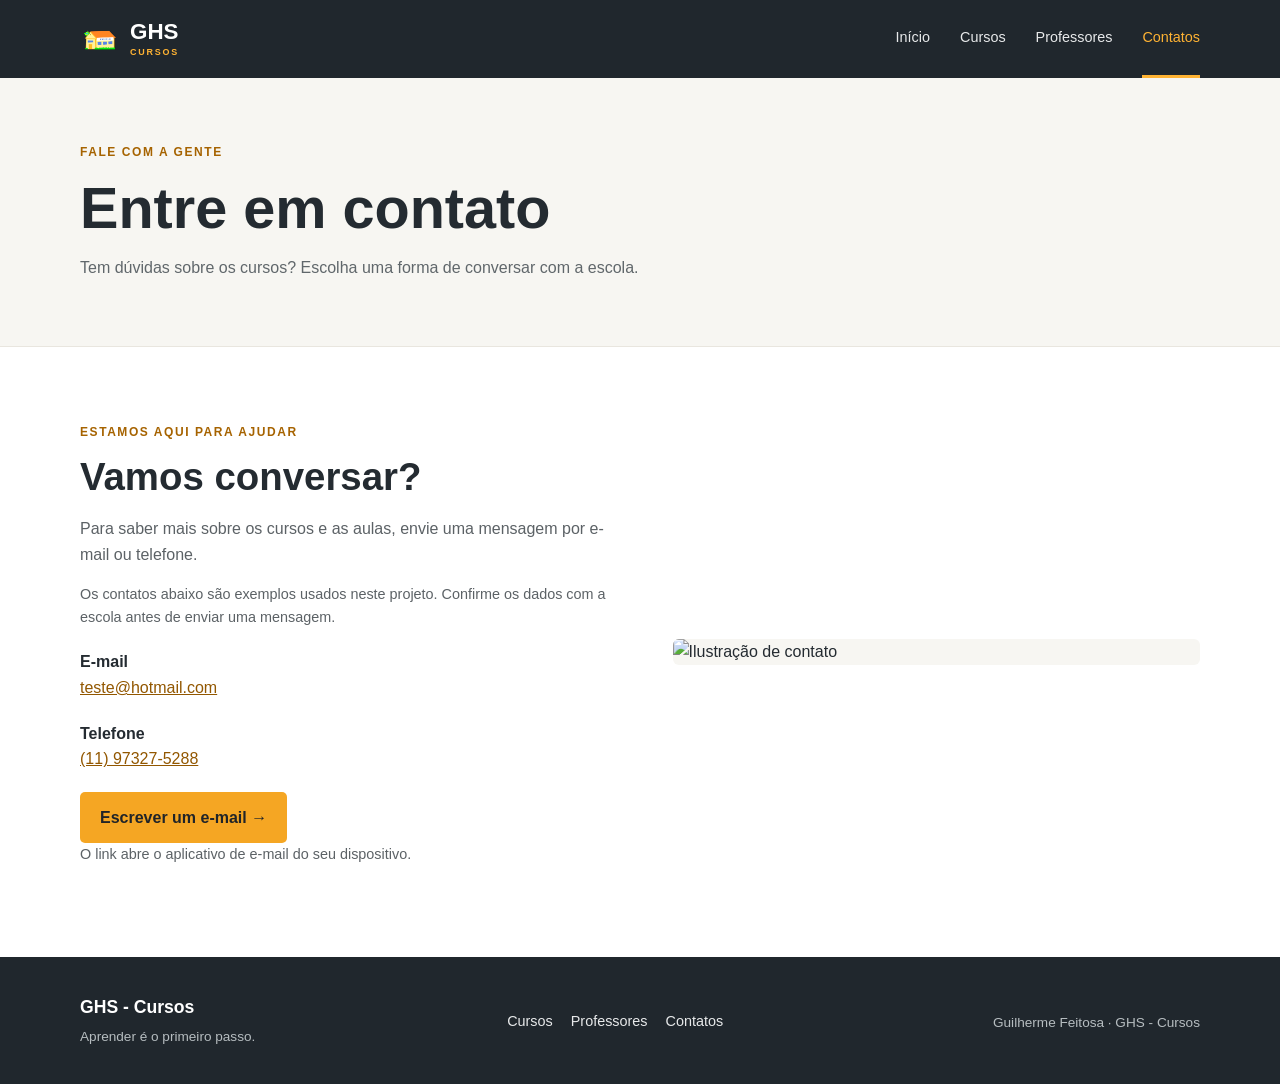
==== contatos.html @ 6adbea90 "Adicionar páginas do site Co-authored-by: arena-agent <297053741+arena-agent@users.noreply.github.co" ====
<!DOCTYPE html>
<html lang="pt-BR">
<head>
    <meta charset="UTF-8">
    <meta name="viewport" content="width=device-width, initial-scale=1.0">
    <meta name="description" content="Conheça os cursos de tecnologia da GHS - Cursos.">
    <link rel="icon" href="img/escola.png" type="image/png">
    <link rel="stylesheet" href="css/styles.css">
    <title>GHS - Contatos</title>
</head>
<body>
    <!-- Cabeçalho e menu -->
    <header class="header">
        <div class="conteudo header_conteudo">
            <a class="logo" href="index.html"><img src="img/escola.png" alt=""><span>GHS <small>CURSOS</small></span></a>
            <button class="menu_botao" id="btn-menu" type="button" aria-expanded="false" aria-controls="nav" aria-label="Abrir menu">☰</button>
            <nav class="nav" id="nav" aria-label="Menu principal">
                <ul>
                    <li><a href="index.html">Início</a></li>
                    <li><a href="curso.html">Cursos</a></li>
                    <li><a href="professores.html">Professores</a></li>
                    <li><a href="contatos.html" class="ativo" aria-current="page">Contatos</a></li>
                </ul>
            </nav>
        </div>
    </header>

    <main>
        <section class="pagina-topo"><div class="conteudo"><p class="destaque">FALE COM A GENTE</p><h1>Entre em contato</h1><p>Tem dúvidas sobre os cursos? Escolha uma forma de conversar com a escola.</p></div></section>
        <section class="conteudo secao contato-layout">
            <div><p class="destaque">ESTAMOS AQUI PARA AJUDAR</p><h2>Vamos conversar?</h2><p>Para saber mais sobre os cursos e as aulas, envie uma mensagem por e-mail ou telefone.</p><p class="aviso">Os contatos abaixo são exemplos usados neste projeto. Confirme os dados com a escola antes de enviar uma mensagem.</p>
                <div class="contato-item"><strong>E-mail</strong><a href="mailto:teste@hotmail.com">teste@hotmail.com</a></div>
                <div class="contato-item"><strong>Telefone</strong><a href="tel:+5511973275288">(11) 97327-5288</a></div>
                <a class="botao" href="mailto:teste@hotmail.com?subject=Informações%20sobre%20os%20cursos">Escrever um e-mail →</a><p class="nota">O link abre o aplicativo de e-mail do seu dispositivo.</p>
            </div>
            <img class="contato_imagem" src="img/contato.jpg" alt="Ilustração de contato">
        </section>
    </main>
    <!-- Rodapé do site -->
    <footer class="footer"><div class="conteudo footer_conteudo"><div><strong>GHS - Cursos</strong><p>Aprender é o primeiro passo.</p></div><div><a href="curso.html">Cursos</a><a href="professores.html">Professores</a><a href="contatos.html">Contatos</a></div><p>Guilherme Feitosa · GHS - Cursos</p></div></footer>
    <script src="js/main.js"></script>
</body>
</html>
---- css/styles.css ----
/* Estilos gerais */
* { box-sizing: border-box; }
html { scroll-behavior: smooth; }
body { margin: 0; color: #242b31; background: #fff; font-family: Arial, Helvetica, sans-serif; line-height: 1.6; }
img { display: block; max-width: 100%; }
a { color: inherit; }
h1, h2, h3, p { margin-top: 0; }
h1, h2, h3 { line-height: 1.2; }
h2 { font-size: clamp(1.8rem, 3vw, 2.5rem); margin-bottom: 16px; }
.conteudo { width: min(1120px, calc(100% - 40px)); margin: 0 auto; }
.destaque { color: #a66300; font-size: .75rem; font-weight: bold; letter-spacing: .13em; margin-bottom: 12px; }
.link { color: #925700; font-weight: bold; text-decoration: none; }
.link:hover { text-decoration: underline; }
.botao { display: inline-block; background: #f5a623; color: #202428; padding: 13px 20px; border-radius: 5px; font-weight: bold; text-decoration: none; }
.botao:hover { background: #ffbd4a; }
a:focus-visible, button:focus-visible { outline: 3px solid #f5a623; outline-offset: 4px; }

/* Cabeçalho */
.header { background: #20272d; color: white; position: relative; z-index: 2; }
.header_conteudo { min-height: 76px; display: flex; align-items: center; justify-content: space-between; gap: 20px; }
.logo { display: flex; align-items: center; gap: 10px; text-decoration: none; font-size: 1.4rem; font-weight: bold; line-height: 1; }
.logo img { width: 40px; height: 40px; object-fit: contain; }
.logo small { display: block; font-size: .56rem; letter-spacing: .2em; color: #ffb333; margin-top: 5px; }
.nav ul { list-style: none; display: flex; gap: 30px; margin: 0; padding: 0; }
.nav a { display: block; color: #e7e9ea; text-decoration: none; font-size: .9rem; padding: 26px 0; border-bottom: 3px solid transparent; }
.nav a:hover, .nav a.ativo { color: #ffb333; border-color: #ffb333; }
.menu_botao { display: none; background: none; border: 1px solid #7e8589; border-radius: 4px; color: white; font-size: 1.5rem; cursor: pointer; padding: 2px 10px; }

/* Banner e seções */
.banner { position: relative; min-height: 480px; display: flex; align-items: center; background: #30383d; color: white; overflow: hidden; }
.banner img { position: absolute; width: 100%; height: 100%; inset: 0; object-fit: cover; object-position: center 40%; }
.banner::after { content: ""; position: absolute; inset: 0; background: linear-gradient(90deg, rgba(17,25,30,.88), rgba(17,25,30,.3)); }
.banner_conteudo { position: relative; z-index: 1; padding: 75px 0; }
.banner_conteudo .destaque { color: #ffbc4d; text-transform: uppercase; }
.banner h1 { font-size: clamp(2.4rem, 5vw, 4.3rem); max-width: 650px; margin-bottom: 18px; }
.banner p:not(.destaque) { font-size: 1.1rem; max-width: 500px; margin-bottom: 28px; }
.secao { padding: 76px 0; }
.secao_cabecalho { display: flex; justify-content: space-between; align-items: end; gap: 20px; margin-bottom: 30px; }
.secao_cabecalho h2, .secao_cabecalho p:last-child { margin-bottom: 0; }
.grade { display: grid; gap: 24px; }
.grade-tres { grid-template-columns: repeat(3, 1fr); }
.grade-quatro { grid-template-columns: repeat(4, 1fr); }
.cartao { overflow: hidden; border: 1px solid #e9e6df; border-radius: 6px; background: white; box-shadow: 0 5px 20px rgba(28, 35, 40, .08); }
.cartao img { width: 100%; height: 190px; object-fit: contain; background: #f1f1ef; }
.cartao_texto { padding: 24px; }
.cartao h3 { font-size: 1.3rem; margin: 12px 0; }
.cartao p { color: #5c6266; min-height: 76px; }
.etiqueta { color: #996000; font-size: .7rem; font-weight: bold; letter-spacing: .1em; }
.fundo-claro { background: #f7f6f2; }
.categoria { overflow: hidden; border-radius: 5px; background: white; text-decoration: none; box-shadow: 0 4px 15px rgba(28,35,40,.08); }
.categoria img { width: 100%; height: 150px; object-fit: cover; }
.categoria span { display: flex; justify-content: space-between; gap: 8px; padding: 16px; font-weight: bold; }
.categoria b { color: #a66300; }
.categoria:hover span { color: #a66300; }
.chamada { display: flex; justify-content: space-between; align-items: center; gap: 25px; padding-top: 65px; padding-bottom: 65px; }
.chamada h2 { margin-bottom: 0; }

/* Páginas internas */
.pagina-topo { background: #f7f6f2; padding: 65px 0; border-bottom: 1px solid #e9e6df; }
.pagina-topo h1 { font-size: clamp(2.4rem, 5vw, 3.6rem); margin-bottom: 12px; }
.pagina-topo p:last-child { color: #60676b; margin-bottom: 0; }
.lista-areas { margin-top: 32px; }
.lista-areas > div { background: white; padding: 22px; border-top: 3px solid #f5a623; }
.lista-areas h3 { margin-bottom: 8px; }
.lista-areas p { margin-bottom: 0; color: #60676b; }
.perfil { display: grid; grid-template-columns: 250px 1fr; align-items: center; gap: 45px; max-width: 850px; }
.perfil_imagem { display: grid; place-items: center; min-height: 250px; background: #f7f6f2; border-radius: 6px; }
.perfil_imagem img { width: 120px; max-height: 150px; object-fit: contain; }
.perfil p:not(.destaque) { color: #5c6266; }
.contato-layout { display: grid; grid-template-columns: 1fr 1fr; align-items: center; gap: 65px; }
.contato-layout > div > p { color: #5c6266; }
.contato-layout > div > .destaque { color: #a66300; }
.contato-item { display: flex; flex-direction: column; margin: 20px 0; }
.contato-item a { color: #925700; }
.aviso, .nota { font-size: .9rem; }
.contato_imagem { width: 100%; max-height: 400px; object-fit: contain; background: #f7f6f2; border-radius: 6px; }

/* Rodapé */
.footer { background: #20272d; color: #e7e9ea; padding: 36px 0; }
.footer_conteudo { display: flex; justify-content: space-between; align-items: center; gap: 25px; }
.footer strong { color: white; font-size: 1.1rem; }
.footer p { color: #b6bdc0; font-size: .85rem; margin: 5px 0 0; }
.footer a { color: #e7e9ea; font-size: .9rem; margin-right: 18px; text-decoration: none; }
.footer a:hover { text-decoration: underline; }

/* Ajustes para telas pequenas */
@media (max-width: 760px) {
    .header_conteudo { min-height: 68px; flex-wrap: wrap; }
    .js .menu_botao { display: block; }
    .nav { width: 100%; }
    .nav ul { display: block; padding-bottom: 12px; }
    .nav a { padding: 10px 0; }
    .js .nav { display: none; }
    .js .nav.mostrar { display: block; }
    .banner { min-height: 420px; }
    .banner::after { background: rgba(17,25,30,.68); }
    .secao { padding: 55px 0; }
    .grade-tres, .grade-quatro { grid-template-columns: repeat(2, 1fr); }
    .perfil, .contato-layout { grid-template-columns: 1fr; gap: 30px; }
    .perfil_imagem { min-height: 180px; }
    .footer_conteudo { align-items: flex-start; flex-direction: column; }
}
@media (max-width: 500px) {
    .grade-tres, .grade-quatro { grid-template-columns: 1fr; }
    .cartao p { min-height: 0; }
    .categoria img { height: 180px; }
    .secao_cabecalho, .chamada { align-items: flex-start; flex-direction: column; }
}
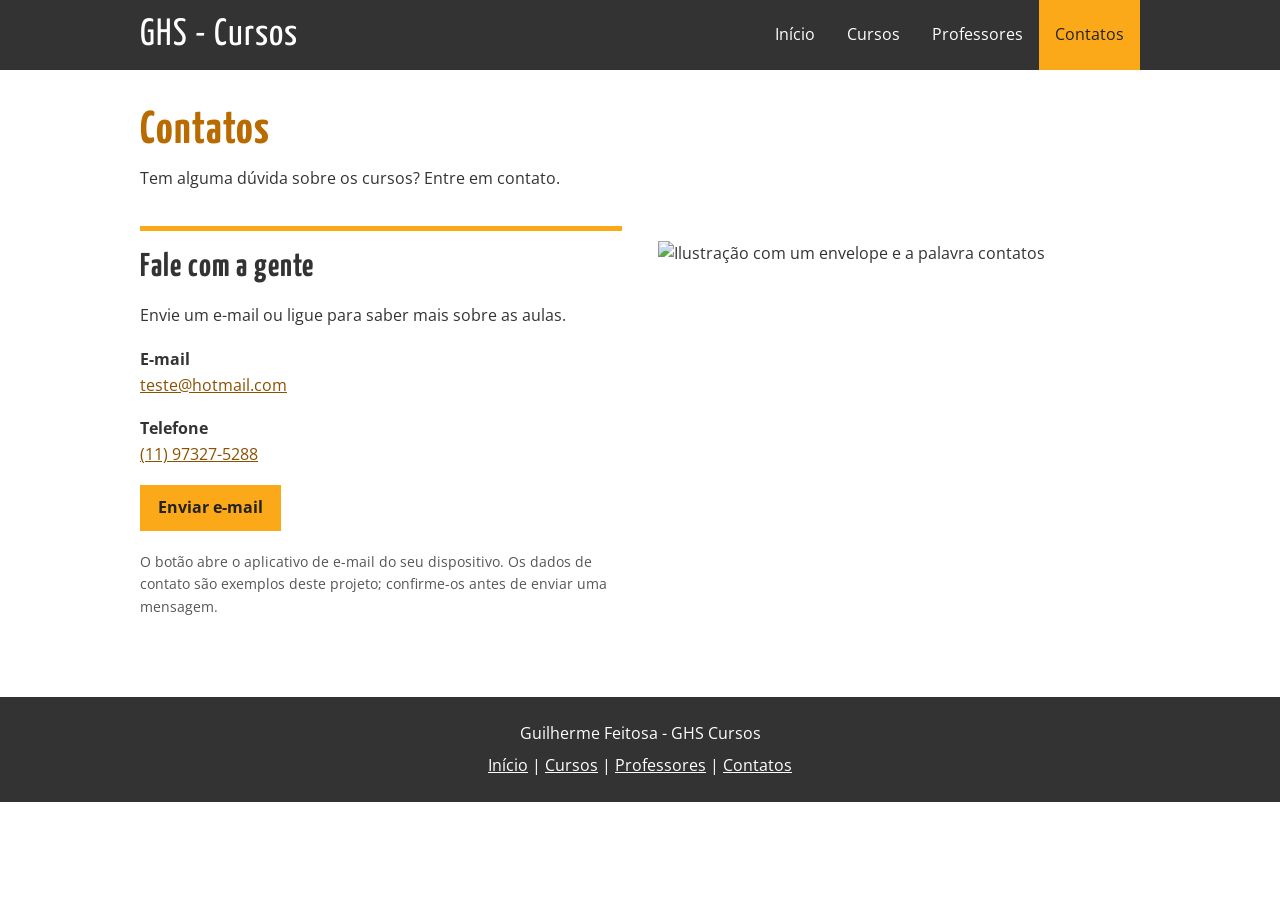
==== commit 827ea564: "Atualizar páginas do site Co-authored-by: arena-agent <297053741+arena-agent@users.noreply.github.co" ====
--- a/contatos.html
+++ b/contatos.html
@@ -3,7 +3,7 @@
 <head>
     <meta charset="UTF-8">
     <meta name="viewport" content="width=device-width, initial-scale=1.0">
-    <meta name="description" content="Conheça os cursos de tecnologia da GHS - Cursos.">
+    <meta name="description" content="Conheça a GHS - Cursos e suas páginas de cursos, professores e contatos.">
     <link rel="icon" href="img/escola.png" type="image/png">
     <link rel="stylesheet" href="css/styles.css">
     <title>GHS - Contatos</title>
@@ -11,9 +11,9 @@
 <body>
     <!-- Cabeçalho e menu -->
     <header class="header">
-        <div class="conteudo header_conteudo">
-            <a class="logo" href="index.html"><img src="img/escola.png" alt=""><span>GHS <small>CURSOS</small></span></a>
-            <button class="menu_botao" id="btn-menu" type="button" aria-expanded="false" aria-controls="nav" aria-label="Abrir menu">☰</button>
+        <div class="conteudo header-conteudo">
+            <a class="logo" href="index.html">GHS - Cursos</a>
+            <button class="menu-botao" id="btn-menu" type="button" aria-expanded="false" aria-controls="nav" aria-label="Abrir menu">☰</button>
             <nav class="nav" id="nav" aria-label="Menu principal">
                 <ul>
                     <li><a href="index.html">Início</a></li>
@@ -26,18 +26,38 @@
     </header>
 
     <main>
-        <section class="pagina-topo"><div class="conteudo"><p class="destaque">FALE COM A GENTE</p><h1>Entre em contato</h1><p>Tem dúvidas sobre os cursos? Escolha uma forma de conversar com a escola.</p></div></section>
-        <section class="conteudo secao contato-layout">
-            <div><p class="destaque">ESTAMOS AQUI PARA AJUDAR</p><h2>Vamos conversar?</h2><p>Para saber mais sobre os cursos e as aulas, envie uma mensagem por e-mail ou telefone.</p><p class="aviso">Os contatos abaixo são exemplos usados neste projeto. Confirme os dados com a escola antes de enviar uma mensagem.</p>
-                <div class="contato-item"><strong>E-mail</strong><a href="mailto:teste@hotmail.com">teste@hotmail.com</a></div>
-                <div class="contato-item"><strong>Telefone</strong><a href="tel:+5511973275288">(11) 97327-5288</a></div>
-                <a class="botao" href="mailto:teste@hotmail.com?subject=Informações%20sobre%20os%20cursos">Escrever um e-mail →</a><p class="nota">O link abre o aplicativo de e-mail do seu dispositivo.</p>
+
+        <div class="conteudo pagina">
+            <h1 class="titulo-pagina">Contatos</h1>
+            <p class="introducao">Tem alguma dúvida sobre os cursos? Entre em contato.</p>
+
+            <div class="contato">
+                <section class="contato-texto">
+                    <h2>Fale com a gente</h2>
+                    <p>Envie um e-mail ou ligue para saber mais sobre as aulas.</p>
+                    <div class="contato-dado">
+                        <strong>E-mail</strong>
+                        <a href="mailto:teste@hotmail.com">teste@hotmail.com</a>
+                    </div>
+                    <div class="contato-dado">
+                        <strong>Telefone</strong>
+                        <a href="tel:+5511973275288">(11) 97327-5288</a>
+                    </div>
+                    <a class="botao" href="mailto:teste@hotmail.com?subject=Informações%20sobre%20os%20cursos">Enviar e-mail</a>
+                    <p class="aviso">O botão abre o aplicativo de e-mail do seu dispositivo. Os dados de contato são exemplos deste projeto; confirme-os antes de enviar uma mensagem.</p>
+                </section>
+                <img class="contato-imagem" src="img/contato.jpg" alt="Ilustração com um envelope e a palavra contatos">
             </div>
-            <img class="contato_imagem" src="img/contato.jpg" alt="Ilustração de contato">
-        </section>
+        </div>
     </main>
-    <!-- Rodapé do site -->
-    <footer class="footer"><div class="conteudo footer_conteudo"><div><strong>GHS - Cursos</strong><p>Aprender é o primeiro passo.</p></div><div><a href="curso.html">Cursos</a><a href="professores.html">Professores</a><a href="contatos.html">Contatos</a></div><p>Guilherme Feitosa · GHS - Cursos</p></div></footer>
+
+    <!-- Rodapé -->
+    <footer class="footer">
+        <div class="conteudo">
+            <p>Guilherme Feitosa - GHS Cursos</p>
+            <p><a href="index.html">Início</a> | <a href="curso.html">Cursos</a> | <a href="professores.html">Professores</a> | <a href="contatos.html">Contatos</a></p>
+        </div>
+    </footer>
     <script src="js/main.js"></script>
 </body>
 </html>
--- a/css/styles.css
+++ b/css/styles.css
@@ -1,108 +1,78 @@
+@import url('https://fonts.googleapis.com/css?family=Open+Sans|Yanone+Kaffeesatz:400,700');
+
 /* Estilos gerais */
 * { box-sizing: border-box; }
-html { scroll-behavior: smooth; }
-body { margin: 0; color: #242b31; background: #fff; font-family: Arial, Helvetica, sans-serif; line-height: 1.6; }
+body { margin: 0; color: #333; font-family: 'Open Sans', Arial, sans-serif; line-height: 1.6; }
 img { display: block; max-width: 100%; }
-a { color: inherit; }
-h1, h2, h3, p { margin-top: 0; }
-h1, h2, h3 { line-height: 1.2; }
-h2 { font-size: clamp(1.8rem, 3vw, 2.5rem); margin-bottom: 16px; }
-.conteudo { width: min(1120px, calc(100% - 40px)); margin: 0 auto; }
-.destaque { color: #a66300; font-size: .75rem; font-weight: bold; letter-spacing: .13em; margin-bottom: 12px; }
-.link { color: #925700; font-weight: bold; text-decoration: none; }
-.link:hover { text-decoration: underline; }
-.botao { display: inline-block; background: #f5a623; color: #202428; padding: 13px 20px; border-radius: 5px; font-weight: bold; text-decoration: none; }
-.botao:hover { background: #ffbd4a; }
-a:focus-visible, button:focus-visible { outline: 3px solid #f5a623; outline-offset: 4px; }
+h1, h2, h3 { font-family: 'Yanone Kaffeesatz', Arial, sans-serif; letter-spacing: 1px; line-height: 1.15; }
+a { color: #8a5100; }
+a:focus-visible, button:focus-visible { outline: 3px solid #ffb633; outline-offset: 3px; }
+.conteudo { width: min(1000px, calc(100% - 40px)); margin: 0 auto; }
 
 /* Cabeçalho */
-.header { background: #20272d; color: white; position: relative; z-index: 2; }
-.header_conteudo { min-height: 76px; display: flex; align-items: center; justify-content: space-between; gap: 20px; }
-.logo { display: flex; align-items: center; gap: 10px; text-decoration: none; font-size: 1.4rem; font-weight: bold; line-height: 1; }
-.logo img { width: 40px; height: 40px; object-fit: contain; }
-.logo small { display: block; font-size: .56rem; letter-spacing: .2em; color: #ffb333; margin-top: 5px; }
-.nav ul { list-style: none; display: flex; gap: 30px; margin: 0; padding: 0; }
-.nav a { display: block; color: #e7e9ea; text-decoration: none; font-size: .9rem; padding: 26px 0; border-bottom: 3px solid transparent; }
-.nav a:hover, .nav a.ativo { color: #ffb333; border-color: #ffb333; }
-.menu_botao { display: none; background: none; border: 1px solid #7e8589; border-radius: 4px; color: white; font-size: 1.5rem; cursor: pointer; padding: 2px 10px; }
+.header { background: #333; color: white; }
+.header-conteudo { display: flex; align-items: center; justify-content: space-between; min-height: 70px; }
+.logo { font-family: 'Yanone Kaffeesatz', Arial, sans-serif; font-size: 38px; letter-spacing: 1px; color: white; text-decoration: none; white-space: nowrap; }
+.nav ul { display: flex; list-style: none; margin: 0; padding: 0; }
+.nav a { display: block; padding: 22px 16px; color: white; text-decoration: none; }
+.nav a:hover, .nav a.ativo { background: #fba919; color: #222; }
+.menu-botao { display: none; border: 0; background: #fba919; color: #222; font-size: 25px; width: 42px; height: 42px; cursor: pointer; }
 
-/* Banner e seções */
-.banner { position: relative; min-height: 480px; display: flex; align-items: center; background: #30383d; color: white; overflow: hidden; }
-.banner img { position: absolute; width: 100%; height: 100%; inset: 0; object-fit: cover; object-position: center 40%; }
-.banner::after { content: ""; position: absolute; inset: 0; background: linear-gradient(90deg, rgba(17,25,30,.88), rgba(17,25,30,.3)); }
-.banner_conteudo { position: relative; z-index: 1; padding: 75px 0; }
-.banner_conteudo .destaque { color: #ffbc4d; text-transform: uppercase; }
-.banner h1 { font-size: clamp(2.4rem, 5vw, 4.3rem); max-width: 650px; margin-bottom: 18px; }
-.banner p:not(.destaque) { font-size: 1.1rem; max-width: 500px; margin-bottom: 28px; }
-.secao { padding: 76px 0; }
-.secao_cabecalho { display: flex; justify-content: space-between; align-items: end; gap: 20px; margin-bottom: 30px; }
-.secao_cabecalho h2, .secao_cabecalho p:last-child { margin-bottom: 0; }
-.grade { display: grid; gap: 24px; }
-.grade-tres { grid-template-columns: repeat(3, 1fr); }
-.grade-quatro { grid-template-columns: repeat(4, 1fr); }
-.cartao { overflow: hidden; border: 1px solid #e9e6df; border-radius: 6px; background: white; box-shadow: 0 5px 20px rgba(28, 35, 40, .08); }
-.cartao img { width: 100%; height: 190px; object-fit: contain; background: #f1f1ef; }
-.cartao_texto { padding: 24px; }
-.cartao h3 { font-size: 1.3rem; margin: 12px 0; }
-.cartao p { color: #5c6266; min-height: 76px; }
-.etiqueta { color: #996000; font-size: .7rem; font-weight: bold; letter-spacing: .1em; }
-.fundo-claro { background: #f7f6f2; }
-.categoria { overflow: hidden; border-radius: 5px; background: white; text-decoration: none; box-shadow: 0 4px 15px rgba(28,35,40,.08); }
-.categoria img { width: 100%; height: 150px; object-fit: cover; }
-.categoria span { display: flex; justify-content: space-between; gap: 8px; padding: 16px; font-weight: bold; }
-.categoria b { color: #a66300; }
-.categoria:hover span { color: #a66300; }
-.chamada { display: flex; justify-content: space-between; align-items: center; gap: 25px; padding-top: 65px; padding-bottom: 65px; }
-.chamada h2 { margin-bottom: 0; }
+/* Conteúdo das páginas */
+.pagina { padding: 35px 0 65px; min-height: 65vh; }
+.titulo-pagina { color: #b96b00; font-size: 46px; margin: 0 0 8px; }
+.introducao { margin: 0 0 26px; }
+.titulo-secao { font-size: 34px; color: #b96b00; margin: 36px 0 18px; }
+.banner-cursos { width: 100%; height: auto; }
+.lista-cursos { border-top: 1px solid #ddd; }
+.curso { display: grid; grid-template-columns: 190px 1fr; gap: 24px; align-items: center; padding: 22px 0; border-bottom: 1px solid #ddd; }
+.curso img { width: 190px; height: 135px; object-fit: contain; background: #f4f4f4; }
+.curso h3 { font-size: 29px; margin: 0 0 8px; }
+.curso p { margin: 0 0 10px; }
+.curso a { font-weight: bold; }
+.categorias ul { padding-left: 22px; }
+.categorias li { margin-bottom: 8px; }
+.botao { display: inline-block; background: #fba919; color: #222; padding: 10px 18px; text-decoration: none; font-weight: bold; }
+.botao:hover { background: #e8980e; }
 
-/* Páginas internas */
-.pagina-topo { background: #f7f6f2; padding: 65px 0; border-bottom: 1px solid #e9e6df; }
-.pagina-topo h1 { font-size: clamp(2.4rem, 5vw, 3.6rem); margin-bottom: 12px; }
-.pagina-topo p:last-child { color: #60676b; margin-bottom: 0; }
-.lista-areas { margin-top: 32px; }
-.lista-areas > div { background: white; padding: 22px; border-top: 3px solid #f5a623; }
-.lista-areas h3 { margin-bottom: 8px; }
-.lista-areas p { margin-bottom: 0; color: #60676b; }
-.perfil { display: grid; grid-template-columns: 250px 1fr; align-items: center; gap: 45px; max-width: 850px; }
-.perfil_imagem { display: grid; place-items: center; min-height: 250px; background: #f7f6f2; border-radius: 6px; }
-.perfil_imagem img { width: 120px; max-height: 150px; object-fit: contain; }
-.perfil p:not(.destaque) { color: #5c6266; }
-.contato-layout { display: grid; grid-template-columns: 1fr 1fr; align-items: center; gap: 65px; }
-.contato-layout > div > p { color: #5c6266; }
-.contato-layout > div > .destaque { color: #a66300; }
-.contato-item { display: flex; flex-direction: column; margin: 20px 0; }
-.contato-item a { color: #925700; }
-.aviso, .nota { font-size: .9rem; }
-.contato_imagem { width: 100%; max-height: 400px; object-fit: contain; background: #f7f6f2; border-radius: 6px; }
+/* Página de professores */
+.professor { display: grid; grid-template-columns: 320px 1fr; gap: 32px; align-items: start; margin-top: 35px; }
+.professor figure { margin: 0; }
+.professor img { width: 100%; height: 270px; object-fit: cover; object-position: right center; }
+.professor figcaption { color: #666; font-size: 13px; margin-top: 5px; }
+.professor-texto { border-top: 5px solid #fba919; padding-top: 18px; }
+.professor h2, .contato h2 { font-size: 33px; margin: 0 0 12px; }
+.professor p { max-width: 550px; }
+
+/* Página de contatos */
+.contato { display: grid; grid-template-columns: 1fr 1fr; gap: 36px; align-items: start; margin-top: 35px; }
+.contato-texto { border-top: 5px solid #fba919; padding-top: 18px; }
+.contato-dado { margin: 18px 0; }
+.contato-dado strong, .contato-dado a { display: block; }
+.contato-imagem { width: 100%; height: auto; margin-top: 15px; }
+.aviso { margin-top: 20px; font-size: 14px; color: #555; }
 
 /* Rodapé */
-.footer { background: #20272d; color: #e7e9ea; padding: 36px 0; }
-.footer_conteudo { display: flex; justify-content: space-between; align-items: center; gap: 25px; }
-.footer strong { color: white; font-size: 1.1rem; }
-.footer p { color: #b6bdc0; font-size: .85rem; margin: 5px 0 0; }
-.footer a { color: #e7e9ea; font-size: .9rem; margin-right: 18px; text-decoration: none; }
-.footer a:hover { text-decoration: underline; }
+.footer { background: #333; color: white; text-align: center; padding: 18px 0; }
+.footer p { margin: 6px 0; }
+.footer a { color: white; }
 
-/* Ajustes para telas pequenas */
+/* Ajustes para celulares */
 @media (max-width: 760px) {
-    .header_conteudo { min-height: 68px; flex-wrap: wrap; }
-    .js .menu_botao { display: block; }
+    .header-conteudo { flex-wrap: wrap; padding: 8px 0; }
+    .js .menu-botao { display: block; }
     .nav { width: 100%; }
-    .nav ul { display: block; padding-bottom: 12px; }
-    .nav a { padding: 10px 0; }
+    .nav ul { display: block; padding-top: 8px; }
+    .nav a { padding: 10px 12px; }
     .js .nav { display: none; }
     .js .nav.mostrar { display: block; }
-    .banner { min-height: 420px; }
-    .banner::after { background: rgba(17,25,30,.68); }
-    .secao { padding: 55px 0; }
-    .grade-tres, .grade-quatro { grid-template-columns: repeat(2, 1fr); }
-    .perfil, .contato-layout { grid-template-columns: 1fr; gap: 30px; }
-    .perfil_imagem { min-height: 180px; }
-    .footer_conteudo { align-items: flex-start; flex-direction: column; }
+    .professor, .contato { grid-template-columns: 1fr; }
+    .professor figure { max-width: 400px; }
+    .contato-imagem { max-width: 500px; }
 }
-@media (max-width: 500px) {
-    .grade-tres, .grade-quatro { grid-template-columns: 1fr; }
-    .cartao p { min-height: 0; }
-    .categoria img { height: 180px; }
-    .secao_cabecalho, .chamada { align-items: flex-start; flex-direction: column; }
+@media (max-width: 480px) {
+    .conteudo { width: calc(100% - 30px); }
+    .titulo-pagina { font-size: 40px; }
+    .curso { grid-template-columns: 1fr; gap: 12px; }
+    .curso img { width: 100%; height: 180px; }
 }
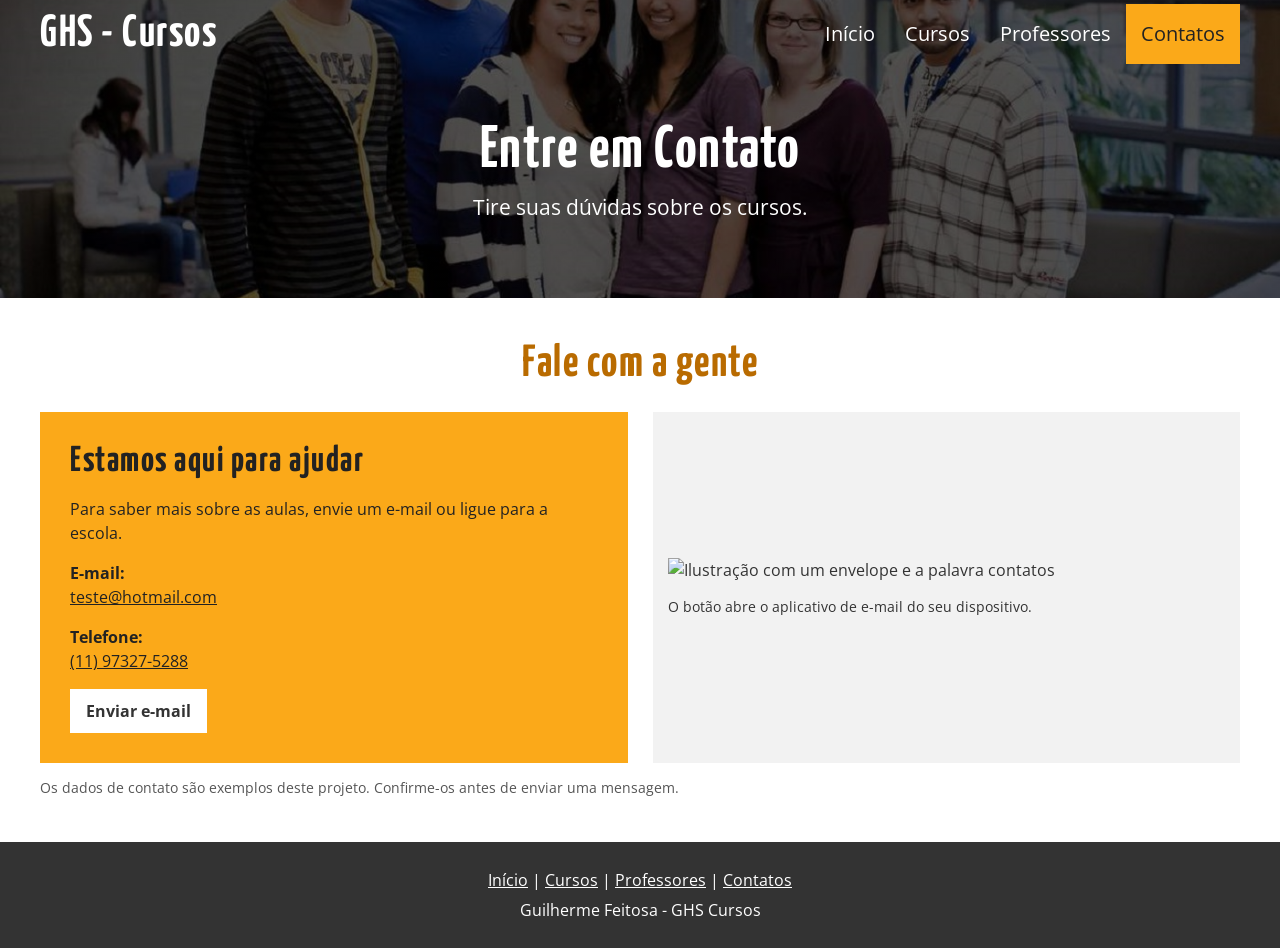
==== commit 45918075: "Ajustar páginas do site Co-authored-by: arena-agent <297053741+arena-agent@users.noreply.github.com>" ====
--- a/contatos.html
+++ b/contatos.html
@@ -3,59 +3,62 @@
 <head>
     <meta charset="UTF-8">
     <meta name="viewport" content="width=device-width, initial-scale=1.0">
-    <meta name="description" content="Conheça a GHS - Cursos e suas páginas de cursos, professores e contatos.">
+    <meta name="description" content="Conheça as páginas da GHS - Cursos.">
     <link rel="icon" href="img/escola.png" type="image/png">
     <link rel="stylesheet" href="css/styles.css">
     <title>GHS - Contatos</title>
 </head>
 <body>
     <!-- Cabeçalho e menu -->
-    <header class="header">
-        <div class="conteudo header-conteudo">
-            <a class="logo" href="index.html">GHS - Cursos</a>
-            <button class="menu-botao" id="btn-menu" type="button" aria-expanded="false" aria-controls="nav" aria-label="Abrir menu">☰</button>
-            <nav class="nav" id="nav" aria-label="Menu principal">
-                <ul>
-                    <li><a href="index.html">Início</a></li>
-                    <li><a href="curso.html">Cursos</a></li>
-                    <li><a href="professores.html">Professores</a></li>
-                    <li><a href="contatos.html" class="ativo" aria-current="page">Contatos</a></li>
-                </ul>
-            </nav>
+    <div class="topo">
+        <header class="header">
+            <div class="conteudo header_conteudo">
+                <a class="logo" href="index.html">GHS - Cursos</a>
+                <button class="menu_botao" id="btn-menu" type="button" aria-expanded="false" aria-controls="nav" aria-label="Abrir menu">☰</button>
+                <nav class="nav" id="nav" aria-label="Menu principal">
+                    <ul class="menu">
+                        <li><a href="index.html">Início</a></li>
+                        <li><a href="curso.html">Cursos</a></li>
+                        <li><a href="professores.html">Professores</a></li>
+                        <li><a href="contatos.html" class="select" aria-current="page">Contatos</a></li>
+                    </ul>
+                </nav>
+            </div>
+        </header>
+        <div class="topo_texto conteudo">
+            <h1>Entre em Contato</h1>
+            <p>Tire suas dúvidas sobre os cursos.</p>
         </div>
-    </header>
+    </div>
 
     <main>
 
-        <div class="conteudo pagina">
-            <h1 class="titulo-pagina">Contatos</h1>
-            <p class="introducao">Tem alguma dúvida sobre os cursos? Entre em contato.</p>
-
-            <div class="contato">
-                <section class="contato-texto">
-                    <h2>Fale com a gente</h2>
-                    <p>Envie um e-mail ou ligue para saber mais sobre as aulas.</p>
-                    <div class="contato-dado">
-                        <strong>E-mail</strong>
-                        <a href="mailto:teste@hotmail.com">teste@hotmail.com</a>
+        <div class="conteudo">
+            <section class="secao">
+                <h2 class="section_titulo">Fale com a gente</h2>
+                <div class="contato">
+                    <div class="contato_dados">
+                        <h3>Estamos aqui para ajudar</h3>
+                        <p>Para saber mais sobre as aulas, envie um e-mail ou ligue para a escola.</p>
+                        <p><strong>E-mail:</strong><br><a href="mailto:teste@hotmail.com">teste@hotmail.com</a></p>
+                        <p><strong>Telefone:</strong><br><a href="tel:+5511973275288">(11) 97327-5288</a></p>
+                        <a class="link_claro" href="mailto:teste@hotmail.com?subject=Informações%20sobre%20os%20cursos">Enviar e-mail</a>
                     </div>
-                    <div class="contato-dado">
-                        <strong>Telefone</strong>
-                        <a href="tel:+5511973275288">(11) 97327-5288</a>
+                    <div class="contato_imagem">
+                        <img src="img/contato.jpg" alt="Ilustração com um envelope e a palavra contatos">
+                        <p>O botão abre o aplicativo de e-mail do seu dispositivo.</p>
                     </div>
-                    <a class="botao" href="mailto:teste@hotmail.com?subject=Informações%20sobre%20os%20cursos">Enviar e-mail</a>
-                    <p class="aviso">O botão abre o aplicativo de e-mail do seu dispositivo. Os dados de contato são exemplos deste projeto; confirme-os antes de enviar uma mensagem.</p>
-                </section>
-                <img class="contato-imagem" src="img/contato.jpg" alt="Ilustração com um envelope e a palavra contatos">
-            </div>
+                </div>
+                <p class="aviso">Os dados de contato são exemplos deste projeto. Confirme-os antes de enviar uma mensagem.</p>
+            </section>
         </div>
     </main>
 
     <!-- Rodapé -->
     <footer class="footer">
         <div class="conteudo">
+            <p><a href="index.html">Início</a> | <a href="curso.html">Cursos</a> | <a href="professores.html">Professores</a> | <a href="contatos.html">Contatos</a></p>
             <p>Guilherme Feitosa - GHS Cursos</p>
-            <p><a href="index.html">Início</a> | <a href="curso.html">Cursos</a> | <a href="professores.html">Professores</a> | <a href="contatos.html">Contatos</a></p>
         </div>
     </footer>
     <script src="js/main.js"></script>
--- a/css/styles.css
+++ b/css/styles.css
@@ -2,77 +2,99 @@
 
 /* Estilos gerais */
 * { box-sizing: border-box; }
-body { margin: 0; color: #333; font-family: 'Open Sans', Arial, sans-serif; line-height: 1.6; }
+body { margin: 0; color: #333; font-family: 'Open Sans', Arial, sans-serif; line-height: 1.5; }
 img { display: block; max-width: 100%; }
-h1, h2, h3 { font-family: 'Yanone Kaffeesatz', Arial, sans-serif; letter-spacing: 1px; line-height: 1.15; }
-a { color: #8a5100; }
-a:focus-visible, button:focus-visible { outline: 3px solid #ffb633; outline-offset: 3px; }
-.conteudo { width: min(1000px, calc(100% - 40px)); margin: 0 auto; }
+h1, h2, h3 { font-family: 'Yanone Kaffeesatz', Arial, sans-serif; letter-spacing: 1.5px; line-height: 1.1; }
+a { color: #824b00; }
+a:focus-visible, button:focus-visible { outline: 3px solid #fba919; outline-offset: 3px; }
+.conteudo { width: min(1200px, calc(100% - 30px)); margin: 0 auto; }
 
-/* Cabeçalho */
-.header { background: #333; color: white; }
-.header-conteudo { display: flex; align-items: center; justify-content: space-between; min-height: 70px; }
-.logo { font-family: 'Yanone Kaffeesatz', Arial, sans-serif; font-size: 38px; letter-spacing: 1px; color: white; text-decoration: none; white-space: nowrap; }
-.nav ul { display: flex; list-style: none; margin: 0; padding: 0; }
-.nav a { display: block; padding: 22px 16px; color: white; text-decoration: none; }
-.nav a:hover, .nav a.ativo { background: #fba919; color: #222; }
-.menu-botao { display: none; border: 0; background: #fba919; color: #222; font-size: 25px; width: 42px; height: 42px; cursor: pointer; }
+/* Cabeçalho e banner, como na página inicial */
+.topo { color: #fff; background: linear-gradient(rgba(0, 0, 0, .5), rgba(0, 0, 0, .5)), url('../img/banner.jpg') center 40% / cover; }
+.header { position: relative; z-index: 2; }
+.header_conteudo { display: flex; align-items: center; justify-content: space-between; min-height: 68px; }
+.logo { color: #fff; font: bold 45px 'Yanone Kaffeesatz', Arial, sans-serif; letter-spacing: 1.5px; text-decoration: none; white-space: nowrap; }
+.menu { display: flex; list-style: none; margin: 0; padding: 0; }
+.menu a { display: block; padding: 15px; color: #fff; font-size: 20px; text-decoration: none; }
+.menu a:hover { background: #fff; color: #824b00; }
+.menu a.select { background: #fba919; color: #222; }
+.menu_botao { display: none; width: 40px; height: 40px; border: 0; border-radius: 5px; background: #fba919; color: #222; font-size: 28px; cursor: pointer; }
+.topo_texto { min-height: 230px; display: flex; flex-direction: column; justify-content: center; text-align: center; padding: 25px 0 50px; }
+.topo_texto h1 { font-size: 60px; margin: 0 0 8px; }
+.topo_texto p { font-size: 21px; margin: 0; }
 
-/* Conteúdo das páginas */
-.pagina { padding: 35px 0 65px; min-height: 65vh; }
-.titulo-pagina { color: #b96b00; font-size: 46px; margin: 0 0 8px; }
-.introducao { margin: 0 0 26px; }
-.titulo-secao { font-size: 34px; color: #b96b00; margin: 36px 0 18px; }
-.banner-cursos { width: 100%; height: auto; }
-.lista-cursos { border-top: 1px solid #ddd; }
-.curso { display: grid; grid-template-columns: 190px 1fr; gap: 24px; align-items: center; padding: 22px 0; border-bottom: 1px solid #ddd; }
-.curso img { width: 190px; height: 135px; object-fit: contain; background: #f4f4f4; }
-.curso h3 { font-size: 29px; margin: 0 0 8px; }
-.curso p { margin: 0 0 10px; }
-.curso a { font-weight: bold; }
-.categorias ul { padding-left: 22px; }
-.categorias li { margin-bottom: 8px; }
-.botao { display: inline-block; background: #fba919; color: #222; padding: 10px 18px; text-decoration: none; font-weight: bold; }
-.botao:hover { background: #e8980e; }
+/* Conteúdo */
+.secao { padding: 20px 0 30px; }
+.section_titulo { color: #b96b00; text-align: center; font-size: 45px; margin: 22px 0; }
+.info { display: grid; grid-template-columns: repeat(3, minmax(0, 1fr)); gap: 25px; }
+.info_coluna { display: flex; flex-direction: column; background: #fba919; color: #222; padding: 15px; }
+.info_coluna img { width: 100%; aspect-ratio: 1 / 1; object-fit: contain; background: #f5f5f5; }
+.info_coluna h3 { font-size: 34px; margin: 15px 0 8px; }
+.info_coluna p { margin: 0 0 16px; }
+.info_coluna a { color: #222; font-weight: bold; margin-top: auto; }
+
+/* Imagens e textos das categorias */
+.categorias { display: grid; grid-template-columns: repeat(2, minmax(0, 1fr)); gap: 25px; }
+.categoria { position: relative; overflow: hidden; }
+.categoria img { width: 100%; aspect-ratio: 1 / 1; object-fit: cover; }
+.categoria_texto { position: absolute; inset: 0 auto 0 0; width: 60%; padding: 15px; color: white; background: rgba(0, 0, 0, .7); }
+.categoria_texto h3 { font-size: 38px; margin: 0 0 10px; }
+.categoria_texto p { margin: 0; font-size: 17px; }
+.banner_cursos img { width: 100%; height: auto; }
+.banner_cursos p { text-align: center; }
 
 /* Página de professores */
-.professor { display: grid; grid-template-columns: 320px 1fr; gap: 32px; align-items: start; margin-top: 35px; }
-.professor figure { margin: 0; }
-.professor img { width: 100%; height: 270px; object-fit: cover; object-position: right center; }
-.professor figcaption { color: #666; font-size: 13px; margin-top: 5px; }
-.professor-texto { border-top: 5px solid #fba919; padding-top: 18px; }
-.professor h2, .contato h2 { font-size: 33px; margin: 0 0 12px; }
-.professor p { max-width: 550px; }
+.professor { display: grid; grid-template-columns: 1.2fr 1fr; gap: 25px; align-items: stretch; }
+.professor_apresentacao { background: #fba919; color: #222; padding: 30px; }
+.professor_cursos { background: #f2f2f2; padding: 30px; }
+.professor h3, .contato h3 { font-size: 36px; margin: 0 0 15px; }
+.professor p { max-width: 55ch; }
+.professor_cursos ul { padding-left: 20px; margin-bottom: 22px; }
+.professor_cursos li { margin-bottom: 8px; }
+.professor_cursos a { font-weight: bold; }
+.link_claro { display: inline-block; padding: 10px 16px; background: #fff; color: #333; font-weight: bold; text-decoration: none; }
+.link_claro:hover { text-decoration: underline; }
 
 /* Página de contatos */
-.contato { display: grid; grid-template-columns: 1fr 1fr; gap: 36px; align-items: start; margin-top: 35px; }
-.contato-texto { border-top: 5px solid #fba919; padding-top: 18px; }
-.contato-dado { margin: 18px 0; }
-.contato-dado strong, .contato-dado a { display: block; }
-.contato-imagem { width: 100%; height: auto; margin-top: 15px; }
-.aviso { margin-top: 20px; font-size: 14px; color: #555; }
+.contato { display: grid; grid-template-columns: 1fr 1fr; gap: 25px; align-items: stretch; }
+.contato_dados { background: #fba919; color: #222; padding: 30px; }
+.contato_dados a:not(.link_claro) { color: #222; }
+.contato_imagem { display: flex; flex-direction: column; justify-content: center; padding: 15px; background: #f2f2f2; }
+.contato_imagem img { width: 100%; height: auto; }
+.contato_imagem p { font-size: 14px; margin-bottom: 0; }
+.aviso { font-size: 14px; color: #555; }
 
 /* Rodapé */
-.footer { background: #333; color: white; text-align: center; padding: 18px 0; }
+.footer { padding: 20px 0; background: #333; color: white; text-align: center; }
+.footer a { color: white; }
 .footer p { margin: 6px 0; }
-.footer a { color: white; }
 
-/* Ajustes para celulares */
-@media (max-width: 760px) {
-    .header-conteudo { flex-wrap: wrap; padding: 8px 0; }
-    .js .menu-botao { display: block; }
-    .nav { width: 100%; }
-    .nav ul { display: block; padding-top: 8px; }
-    .nav a { padding: 10px 12px; }
+/* Telas menores */
+@media (max-width: 1023px) {
+    .header_conteudo { min-height: 60px; }
+    .logo { font-size: 38px; }
+    .js .menu_botao { display: block; }
+    .nav { position: absolute; left: 0; top: 60px; width: 100%; }
     .js .nav { display: none; }
     .js .nav.mostrar { display: block; }
+    .menu { display: block; }
+    .menu a { background: #fba919; color: #222; font-size: 16px; }
+    .menu a.select { background: white; color: #824b00; }
+    .topo_texto h1 { font-size: 48px; }
+}
+@media (max-width: 760px) {
+    .info { grid-template-columns: 1fr; gap: 20px; }
+    .info_coluna img { max-width: 350px; margin: 0 auto; }
+    .categorias { grid-template-columns: 1fr; }
     .professor, .contato { grid-template-columns: 1fr; }
-    .professor figure { max-width: 400px; }
-    .contato-imagem { max-width: 500px; }
+    .topo_texto { min-height: 200px; }
+    .topo_texto h1 { font-size: 40px; }
+    .topo_texto p { font-size: 18px; }
+    .section_titulo { font-size: 38px; }
 }
-@media (max-width: 480px) {
-    .conteudo { width: calc(100% - 30px); }
-    .titulo-pagina { font-size: 40px; }
-    .curso { grid-template-columns: 1fr; gap: 12px; }
-    .curso img { width: 100%; height: 180px; }
+@media (max-width: 400px) {
+    .categoria_texto { width: 70%; padding: 10px; }
+    .categoria_texto h3 { font-size: 30px; }
+    .categoria_texto p { font-size: 15px; }
+    .professor_apresentacao, .professor_cursos, .contato_dados { padding: 20px; }
 }
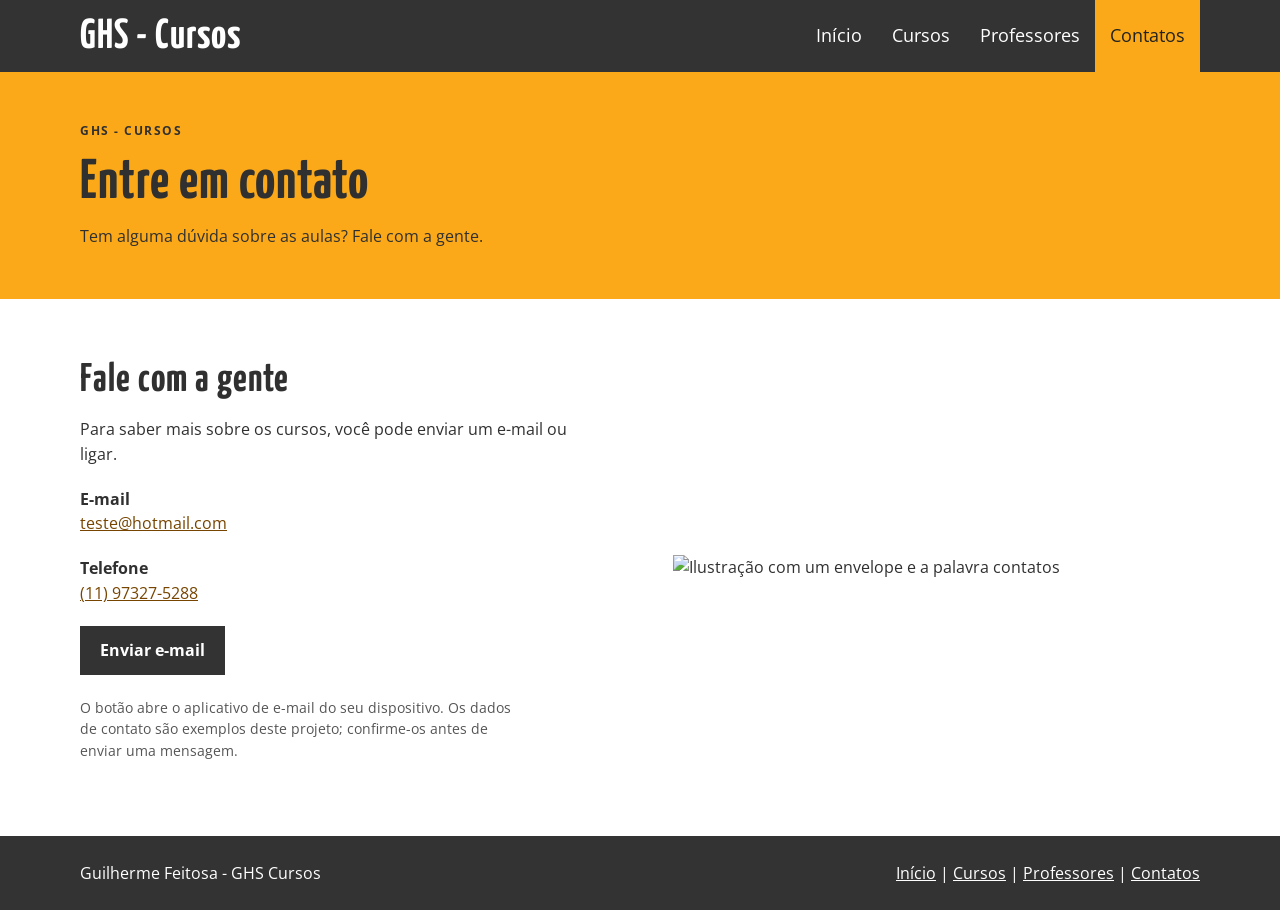
==== commit e20f5a9d: "Atualizar cursos e contatos Co-authored-by: arena-agent <297053741+arena-agent@users.noreply.github." ====
--- a/contatos.html
+++ b/contatos.html
@@ -3,64 +3,52 @@
 <head>
     <meta charset="UTF-8">
     <meta name="viewport" content="width=device-width, initial-scale=1.0">
-    <meta name="description" content="Conheça as páginas da GHS - Cursos.">
+    <meta name="description" content="Entre em contato com a GHS - Cursos.">
     <link rel="icon" href="img/escola.png" type="image/png">
-    <link rel="stylesheet" href="css/styles.css">
+    <link rel="stylesheet" href="css/catalogo.css">
     <title>GHS - Contatos</title>
 </head>
 <body>
-    <!-- Cabeçalho e menu -->
-    <div class="topo">
-        <header class="header">
-            <div class="conteudo header_conteudo">
-                <a class="logo" href="index.html">GHS - Cursos</a>
-                <button class="menu_botao" id="btn-menu" type="button" aria-expanded="false" aria-controls="nav" aria-label="Abrir menu">☰</button>
-                <nav class="nav" id="nav" aria-label="Menu principal">
-                    <ul class="menu">
-                        <li><a href="index.html">Início</a></li>
-                        <li><a href="curso.html">Cursos</a></li>
-                        <li><a href="professores.html">Professores</a></li>
-                        <li><a href="contatos.html" class="select" aria-current="page">Contatos</a></li>
-                    </ul>
-                </nav>
+    <!-- Cabeçalho do site -->
+    <header class="cabecalho">
+        <div class="conteudo cabecalho_conteudo">
+            <a class="logo" href="index.html">GHS - Cursos</a>
+            <button class="menu_botao" id="btn-menu" type="button" aria-expanded="false" aria-controls="nav" aria-label="Abrir menu">☰</button>
+            <nav class="nav" id="nav" aria-label="Menu principal">
+                <ul>
+                    <li><a href="index.html">Início</a></li>
+                    <li><a href="curso.html">Cursos</a></li>
+                    <li><a href="professores.html">Professores</a></li>
+                    <li><a href="contatos.html" class="atual" aria-current="page">Contatos</a></li>
+                </ul>
+            </nav>
+        </div>
+    </header>
+    <main>
+        <!-- Página de contatos -->
+        <section class="contato_topo">
+            <div class="conteudo"><p class="marcador">GHS - CURSOS</p><h1>Entre em contato</h1><p>Tem alguma dúvida sobre as aulas? Fale com a gente.</p></div>
+        </section>
+        <section class="conteudo contato_conteudo">
+            <div class="contato_info">
+                <h2>Fale com a gente</h2>
+                <p>Para saber mais sobre os cursos, você pode enviar um e-mail ou ligar.</p>
+                <div class="dados"><strong>E-mail</strong><a href="mailto:teste@hotmail.com">teste@hotmail.com</a></div>
+                <div class="dados"><strong>Telefone</strong><a href="tel:+5511973275288">(11) 97327-5288</a></div>
+                <a class="botao botao_escuro" id="email-contato" href="mailto:teste@hotmail.com?subject=Informa%C3%A7%C3%B5es%20sobre%20os%20cursos">Enviar e-mail</a>
+                <p class="aviso">O botão abre o aplicativo de e-mail do seu dispositivo. Os dados de contato são exemplos deste projeto; confirme-os antes de enviar uma mensagem.</p>
             </div>
-        </header>
-        <div class="topo_texto conteudo">
-            <h1>Entre em Contato</h1>
-            <p>Tire suas dúvidas sobre os cursos.</p>
-        </div>
-    </div>
-
-    <main>
-
-        <div class="conteudo">
-            <section class="secao">
-                <h2 class="section_titulo">Fale com a gente</h2>
-                <div class="contato">
-                    <div class="contato_dados">
-                        <h3>Estamos aqui para ajudar</h3>
-                        <p>Para saber mais sobre as aulas, envie um e-mail ou ligue para a escola.</p>
-                        <p><strong>E-mail:</strong><br><a href="mailto:teste@hotmail.com">teste@hotmail.com</a></p>
-                        <p><strong>Telefone:</strong><br><a href="tel:+5511973275288">(11) 97327-5288</a></p>
-                        <a class="link_claro" href="mailto:teste@hotmail.com?subject=Informações%20sobre%20os%20cursos">Enviar e-mail</a>
-                    </div>
-                    <div class="contato_imagem">
-                        <img src="img/contato.jpg" alt="Ilustração com um envelope e a palavra contatos">
-                        <p>O botão abre o aplicativo de e-mail do seu dispositivo.</p>
-                    </div>
-                </div>
-                <p class="aviso">Os dados de contato são exemplos deste projeto. Confirme-os antes de enviar uma mensagem.</p>
-            </section>
-        </div>
+            <div class="contato_arte"><img src="img/contato.jpg" alt="Ilustração com um envelope e a palavra contatos"></div>
+        </section>
     </main>
-
     <!-- Rodapé -->
-    <footer class="footer">
-        <div class="conteudo">
+    <footer class="rodape">
+        <div class="conteudo rodape_conteudo">
+            <p>Guilherme Feitosa - GHS Cursos</p>
             <p><a href="index.html">Início</a> | <a href="curso.html">Cursos</a> | <a href="professores.html">Professores</a> | <a href="contatos.html">Contatos</a></p>
-            <p>Guilherme Feitosa - GHS Cursos</p>
         </div>
     </footer>
     <script src="js/main.js"></script>
+    <script src="js/contato.js"></script>
 </body>
 </html>
--- a/css/catalogo.css
+++ b/css/catalogo.css
@@ -0,0 +1,110 @@
+@import url('https://fonts.googleapis.com/css?family=Open+Sans|Yanone+Kaffeesatz:400,700');
+
+/* Estilos do site */
+* { box-sizing: border-box; }
+html { scroll-behavior: smooth; }
+body { margin: 0; color: #303030; background: #fff; font-family: 'Open Sans', Arial, sans-serif; line-height: 1.55; }
+img { display: block; max-width: 100%; }
+h1, h2, h3, p { margin-top: 0; }
+h1, h2, h3 { font-family: 'Yanone Kaffeesatz', Arial, sans-serif; line-height: 1.1; letter-spacing: 1px; }
+a { color: #774500; }
+a:focus-visible, button:focus-visible, input:focus-visible { outline: 3px solid #fba919; outline-offset: 3px; }
+.conteudo { width: min(1120px, calc(100% - 40px)); margin: 0 auto; }
+[hidden] { display: none !important; }
+.sr-only { position: absolute; width: 1px; height: 1px; padding: 0; margin: -1px; overflow: hidden; clip: rect(0, 0, 0, 0); white-space: nowrap; border: 0; }
+
+/* Cabeçalho */
+.cabecalho { background: #333; color: #fff; }
+.cabecalho_conteudo { min-height: 72px; display: flex; justify-content: space-between; align-items: center; gap: 20px; }
+.logo { color: #fff; text-decoration: none; font: bold 42px 'Yanone Kaffeesatz', Arial, sans-serif; letter-spacing: 1px; white-space: nowrap; }
+.nav ul { display: flex; list-style: none; margin: 0; padding: 0; }
+.nav a { display: block; color: #fff; text-decoration: none; font-size: 18px; padding: 22px 15px; }
+.nav a:hover { background: #fff; color: #333; }
+.nav a.atual { background: #fba919; color: #222; }
+.menu_botao { display: none; width: 42px; height: 42px; background: #fba919; border: 0; border-radius: 5px; color: #222; font-size: 28px; cursor: pointer; }
+.botao { display: inline-block; padding: 12px 20px; font-weight: bold; text-decoration: none; }
+.botao_escuro { background: #333; color: #fff; }
+.botao_escuro:hover { background: #111; }
+.marcador, .chamada { font-family: 'Open Sans', Arial, sans-serif; font-size: 12px; font-weight: bold; letter-spacing: 1.5px; }
+
+/* Página de cursos */
+.abertura { display: grid; grid-template-columns: 44% 56%; min-height: 410px; background: #fba919; }
+.abertura_texto { align-self: center; max-width: 520px; padding: 48px max(30px, calc((100vw - 1120px) / 2)); padding-right: 36px; }
+.abertura_texto h1 { font-size: clamp(42px, 5vw, 65px); margin: 0 0 16px; }
+.abertura_texto > p:not(.chamada) { max-width: 42ch; margin-bottom: 25px; }
+.abertura_imagem { position: relative; min-width: 0; margin: 0; }
+.abertura_imagem img { width: 100%; height: 100%; position: absolute; object-fit: cover; }
+.abertura_imagem figcaption { position: absolute; bottom: 0; right: 0; color: #fff; background: rgba(0, 0, 0, .75); font-size: 12px; padding: 4px 8px; }
+.secao_catalogo { padding: 65px 0; }
+.cabecalho_secao { display: flex; justify-content: space-between; align-items: end; gap: 30px; }
+.cabecalho_secao h2, .areas h2, .duvida h2 { font-size: 42px; margin: 0 0 10px; }
+.cabecalho_secao p, .areas p, .duvida p { margin-bottom: 0; }
+.cabecalho_secao .marcador, .areas .marcador { margin-bottom: 8px; color: #8a5000; }
+.busca { width: min(100%, 260px); flex-shrink: 0; }
+.busca label { display: block; font-size: 14px; font-weight: bold; margin-bottom: 5px; }
+.busca input { width: 100%; border: 1px solid #777; border-radius: 0; padding: 11px 12px; font: inherit; background: white; }
+.resultado { font-size: 14px; margin: 12px 0 0; }
+.resultado:empty { display: none; }
+.lista_cursos { margin-top: 25px; border-top: 2px solid #333; }
+.curso { display: grid; grid-template-columns: 80px 1fr auto; gap: 24px; align-items: center; padding: 24px 0; border-bottom: 1px solid #ccc; }
+.curso_numero { font: 48px 'Yanone Kaffeesatz', Arial, sans-serif; color: #b96b00; }
+.curso_tipo { font-size: 11px; font-weight: bold; letter-spacing: 1px; color: #765000; margin: 0 0 6px; }
+.curso h3 { font-size: 32px; margin: 0 0 6px; }
+.curso_texto > p:last-child { max-width: 65ch; margin: 0; }
+.curso > a { font-weight: bold; white-space: nowrap; text-decoration: none; }
+.curso > a:hover { text-decoration: underline; }
+.areas { background: #f3f2ef; padding: 55px 0; }
+.areas_conteudo { display: grid; grid-template-columns: 1fr 1.4fr; gap: 70px; }
+.areas_lista { display: grid; grid-template-columns: repeat(2, 1fr); gap: 22px 30px; }
+.areas_lista > div { border-top: 3px solid #fba919; padding-top: 12px; }
+.areas_lista h3 { font-size: 26px; margin: 0 0 5px; }
+.duvida { display: flex; align-items: center; justify-content: space-between; gap: 20px; padding: 48px 0; }
+
+/* Página de contatos */
+.contato_topo { background: #fba919; padding: 50px 0; }
+.contato_topo h1 { font-size: 56px; margin: 0 0 10px; }
+.contato_topo p:last-child { margin-bottom: 0; }
+.contato_conteudo { display: grid; grid-template-columns: 1fr 1fr; gap: 65px; align-items: center; padding: 60px 0; }
+.contato_info h2 { font-size: 40px; margin-bottom: 14px; }
+.contato_info > p { max-width: 55ch; }
+.dados { margin: 20px 0; }
+.dados strong, .dados a { display: block; }
+.contato_arte img { width: 100%; height: auto; }
+.aviso { color: #555; font-size: 14px; margin-top: 22px; }
+
+/* Rodapé */
+.rodape { background: #333; color: #fff; padding: 25px 0; }
+.rodape_conteudo { display: flex; justify-content: space-between; gap: 20px; flex-wrap: wrap; }
+.rodape p { margin: 0; }
+.rodape a { color: white; }
+
+/* Telas menores */
+@media (max-width: 800px) {
+    .cabecalho_conteudo { min-height: 64px; flex-wrap: wrap; }
+    .logo { font-size: 36px; }
+    .js .menu_botao { display: block; }
+    .nav { width: 100%; }
+    .js .nav { display: none; }
+    .js .nav.mostrar { display: block; }
+    .nav ul { display: block; padding-bottom: 10px; }
+    .nav a { font-size: 16px; padding: 10px 12px; }
+    .abertura { grid-template-columns: 1fr; }
+    .abertura_texto { max-width: none; padding: 45px 20px; }
+    .abertura_imagem { height: 270px; }
+    .areas_conteudo, .contato_conteudo { grid-template-columns: 1fr; gap: 30px; }
+    .contato_arte { max-width: 650px; }
+}
+@media (max-width: 560px) {
+    .conteudo { width: calc(100% - 30px); }
+    .cabecalho_secao { align-items: stretch; flex-direction: column; }
+    .busca { width: 100%; }
+    .curso { grid-template-columns: 45px 1fr; gap: 8px 15px; align-items: start; }
+    .curso_numero { font-size: 36px; }
+    .curso > a { grid-column: 2; }
+    .areas_lista { grid-template-columns: 1fr; }
+    .duvida { align-items: flex-start; flex-direction: column; }
+    .contato_topo h1 { font-size: 43px; }
+    .rodape_conteudo { display: block; }
+    .rodape p + p { margin-top: 8px; }
+}
+@media (prefers-reduced-motion: reduce) { html { scroll-behavior: auto; } }
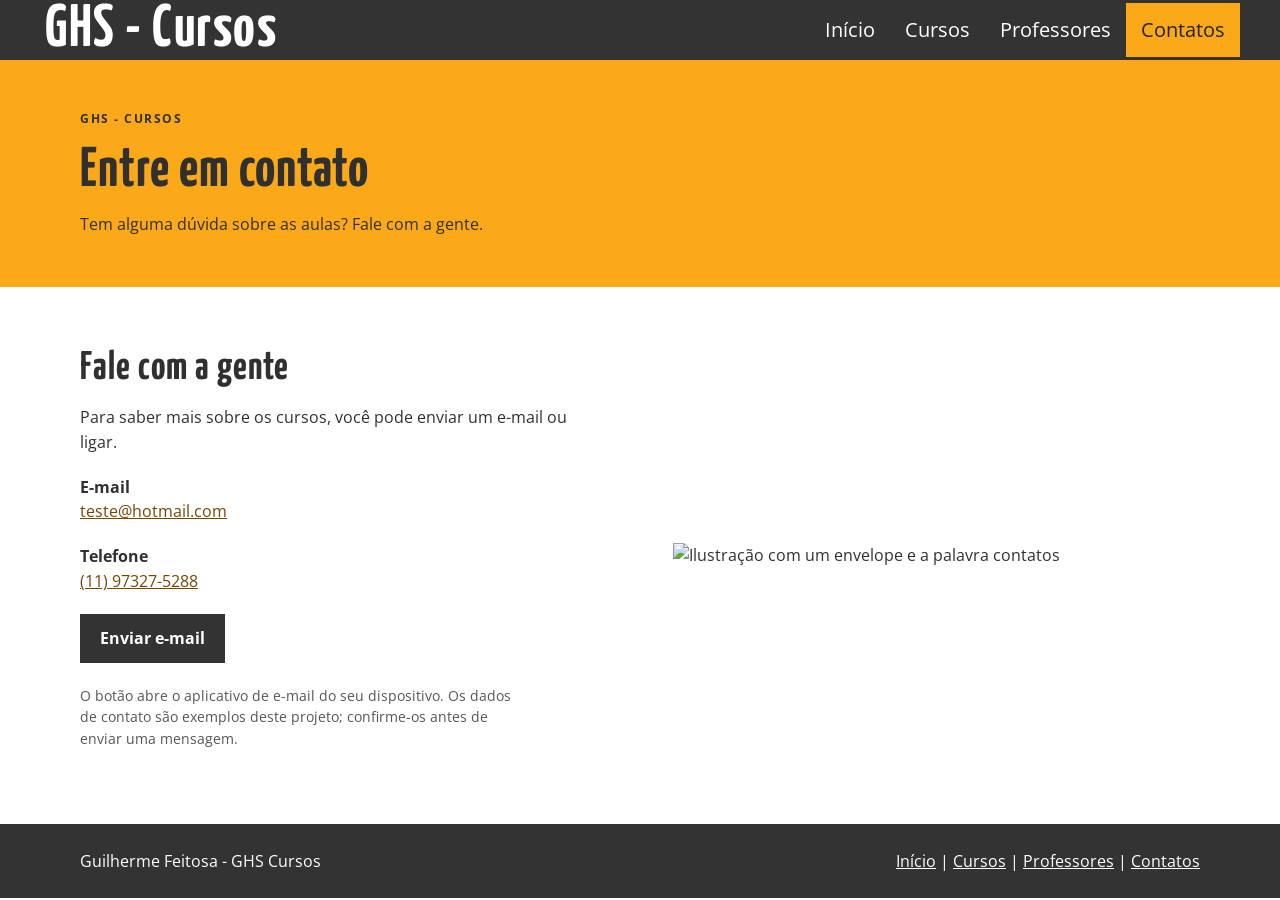
==== commit 3f649d7b: "Atualiza cabeçalho e informações do professor Co-authored-by: arena-agent <297053741+arena-agent@use" ====
--- a/contatos.html
+++ b/contatos.html
@@ -5,7 +5,8 @@
     <meta name="viewport" content="width=device-width, initial-scale=1.0">
     <meta name="description" content="Entre em contato com a GHS - Cursos.">
     <link rel="icon" href="img/escola.png" type="image/png">
-    <link rel="stylesheet" href="css/catalogo.css">
+    <link rel="stylesheet" href="css/catalogo.css?v=5">
+    <link rel="stylesheet" href="css/transicoes.css">
     <title>GHS - Contatos</title>
 </head>
 <body>
@@ -48,7 +49,7 @@
             <p><a href="index.html">Início</a> | <a href="curso.html">Cursos</a> | <a href="professores.html">Professores</a> | <a href="contatos.html">Contatos</a></p>
         </div>
     </footer>
-    <script src="js/main.js"></script>
+    <script src="js/main.js?v=3"></script>
     <script src="js/contato.js"></script>
 </body>
 </html>
--- a/css/catalogo.css
+++ b/css/catalogo.css
@@ -14,14 +14,14 @@
 .sr-only { position: absolute; width: 1px; height: 1px; padding: 0; margin: -1px; overflow: hidden; clip: rect(0, 0, 0, 0); white-space: nowrap; border: 0; }
 
 /* Cabeçalho */
-.cabecalho { background: #333; color: #fff; }
-.cabecalho_conteudo { min-height: 72px; display: flex; justify-content: space-between; align-items: center; gap: 20px; }
-.logo { color: #fff; text-decoration: none; font: bold 42px 'Yanone Kaffeesatz', Arial, sans-serif; letter-spacing: 1px; white-space: nowrap; }
+.cabecalho { position: relative; z-index: 2; color: #fff; background: #333; }
+.cabecalho_conteudo { width: 99%; min-height: 60px; display: flex; justify-content: space-between; align-items: center; gap: 20px; }
+.logo { color: #fff; text-decoration: none; font: bold 40px/1 'Yanone Kaffeesatz', Arial, sans-serif; letter-spacing: 1.5px; white-space: nowrap; margin-left: 5px; }
 .nav ul { display: flex; list-style: none; margin: 0; padding: 0; }
-.nav a { display: block; color: #fff; text-decoration: none; font-size: 18px; padding: 22px 15px; }
-.nav a:hover { background: #fff; color: #333; }
+.nav a { display: block; color: #fff; text-decoration: none; font-size: 20px; line-height: 1.2; padding: 15px; }
+.nav a:hover { background: #fff; color: #824b00; }
 .nav a.atual { background: #fba919; color: #222; }
-.menu_botao { display: none; width: 42px; height: 42px; background: #fba919; border: 0; border-radius: 5px; color: #222; font-size: 28px; cursor: pointer; }
+.menu_botao { display: none; width: 40px; height: 40px; background: #fba919; border: 0; border-radius: 5px; color: #222; font-size: 28px; cursor: pointer; }
 .botao { display: inline-block; padding: 12px 20px; font-weight: bold; text-decoration: none; }
 .botao_escuro { background: #333; color: #fff; }
 .botao_escuro:hover { background: #111; }
@@ -29,12 +29,11 @@
 
 /* Página de cursos */
 .abertura { display: grid; grid-template-columns: 44% 56%; min-height: 410px; background: #fba919; }
-.abertura_texto { align-self: center; max-width: 520px; padding: 48px max(30px, calc((100vw - 1120px) / 2)); padding-right: 36px; }
+.abertura_texto { align-self: center; justify-self: end; width: min(100%, 540px); padding: 48px 36px 48px 30px; }
 .abertura_texto h1 { font-size: clamp(42px, 5vw, 65px); margin: 0 0 16px; }
 .abertura_texto > p:not(.chamada) { max-width: 42ch; margin-bottom: 25px; }
 .abertura_imagem { position: relative; min-width: 0; margin: 0; }
 .abertura_imagem img { width: 100%; height: 100%; position: absolute; object-fit: cover; }
-.abertura_imagem figcaption { position: absolute; bottom: 0; right: 0; color: #fff; background: rgba(0, 0, 0, .75); font-size: 12px; padding: 4px 8px; }
 .secao_catalogo { padding: 65px 0; }
 .cabecalho_secao { display: flex; justify-content: space-between; align-items: end; gap: 30px; }
 .cabecalho_secao h2, .areas h2, .duvida h2 { font-size: 42px; margin: 0 0 10px; }
@@ -46,8 +45,8 @@
 .resultado { font-size: 14px; margin: 12px 0 0; }
 .resultado:empty { display: none; }
 .lista_cursos { margin-top: 25px; border-top: 2px solid #333; }
-.curso { display: grid; grid-template-columns: 80px 1fr auto; gap: 24px; align-items: center; padding: 24px 0; border-bottom: 1px solid #ccc; }
-.curso_numero { font: 48px 'Yanone Kaffeesatz', Arial, sans-serif; color: #b96b00; }
+.curso { display: grid; grid-template-columns: 128px minmax(0, 1fr) auto; gap: 24px; align-items: center; padding: 24px 0; border-bottom: 1px solid #ccc; }
+.curso_imagem { width: 128px; height: 128px; object-fit: contain; background: #f3f2ef; }
 .curso_tipo { font-size: 11px; font-weight: bold; letter-spacing: 1px; color: #765000; margin: 0 0 6px; }
 .curso h3 { font-size: 32px; margin: 0 0 6px; }
 .curso_texto > p:last-child { max-width: 65ch; margin: 0; }
@@ -57,7 +56,9 @@
 .areas_conteudo { display: grid; grid-template-columns: 1fr 1.4fr; gap: 70px; }
 .areas_lista { display: grid; grid-template-columns: repeat(2, 1fr); gap: 22px 30px; }
 .areas_lista > div { border-top: 3px solid #fba919; padding-top: 12px; }
-.areas_lista h3 { font-size: 26px; margin: 0 0 5px; }
+.area_cabecalho { display: flex; flex-wrap: wrap; align-items: center; gap: 14px; margin-bottom: 12px; }
+.area_cabecalho img { width: 104px; height: 104px; object-fit: contain; flex-shrink: 0; }
+.areas_lista h3 { font-size: 26px; margin: 0; }
 .duvida { display: flex; align-items: center; justify-content: space-between; gap: 20px; padding: 48px 0; }
 
 /* Página de contatos */
@@ -78,29 +79,41 @@
 .rodape p { margin: 0; }
 .rodape a { color: white; }
 
-/* Telas menores */
+/* Ajustes do cabeçalho e das telas menores */
+@media (min-width: 1024px) {
+    .cabecalho_conteudo { width: 1000px; }
+}
+@media (min-width: 1200px) {
+    .cabecalho_conteudo { width: 1200px; }
+    .logo { font-size: 60px; }
+}
+@media (max-width: 1023px) {
+    .cabecalho_conteudo { flex-wrap: wrap; }
+    .js .menu_botao { display: block; }
+    .nav { width: 100%; background: #fba919; }
+    .js .nav { position: absolute; top: 60px; left: 0; display: none; }
+    .js .nav.mostrar { display: block; }
+    .nav ul { display: block; }
+    .nav a { color: #222; font-size: 16px; padding: 15px; }
+    .nav a.atual { background: #fff; color: #824b00; }
+}
 @media (max-width: 800px) {
-    .cabecalho_conteudo { min-height: 64px; flex-wrap: wrap; }
-    .logo { font-size: 36px; }
-    .js .menu_botao { display: block; }
-    .nav { width: 100%; }
-    .js .nav { display: none; }
-    .js .nav.mostrar { display: block; }
-    .nav ul { display: block; padding-bottom: 10px; }
-    .nav a { font-size: 16px; padding: 10px 12px; }
     .abertura { grid-template-columns: 1fr; }
-    .abertura_texto { max-width: none; padding: 45px 20px; }
+    .abertura_texto { justify-self: stretch; width: 100%; padding: 45px 20px; }
     .abertura_imagem { height: 270px; }
     .areas_conteudo, .contato_conteudo { grid-template-columns: 1fr; gap: 30px; }
     .contato_arte { max-width: 650px; }
+}
+@media (max-width: 479px) {
+    .logo { font-size: 32px; }
 }
 @media (max-width: 560px) {
     .conteudo { width: calc(100% - 30px); }
     .cabecalho_secao { align-items: stretch; flex-direction: column; }
     .busca { width: 100%; }
-    .curso { grid-template-columns: 45px 1fr; gap: 8px 15px; align-items: start; }
-    .curso_numero { font-size: 36px; }
-    .curso > a { grid-column: 2; }
+    .curso { grid-template-columns: 72px minmax(0, 1fr); gap: 8px 15px; align-items: start; }
+    .curso_imagem { width: 72px; height: 72px; }
+    .curso > a { grid-column: 2; white-space: normal; }
     .areas_lista { grid-template-columns: 1fr; }
     .duvida { align-items: flex-start; flex-direction: column; }
     .contato_topo h1 { font-size: 43px; }
--- a/css/transicoes.css
+++ b/css/transicoes.css
@@ -0,0 +1,22 @@
+/* Transição entre páginas, sem animar o cabeçalho. */
+@view-transition { navigation: auto; }
+header { view-transition-name: cabecalho; }
+::view-transition-old(root) { animation: sair-pagina 280ms ease both; }
+::view-transition-new(root) { animation: entrar-pagina 280ms ease both; }
+::view-transition-group(cabecalho) { animation: none; }
+::view-transition-old(cabecalho) { animation: none; opacity: 0; }
+::view-transition-new(cabecalho) { animation: none; opacity: 1; }
+
+@keyframes sair-pagina {
+    to { opacity: 0.6; transform: translateX(-14px); }
+}
+@keyframes entrar-pagina {
+    from { opacity: 0.6; transform: translateX(14px); }
+}
+
+/* Não anima para quem prefere menos movimento. */
+@media (prefers-reduced-motion: reduce) {
+    ::view-transition-group(*),
+    ::view-transition-old(*),
+    ::view-transition-new(*) { animation: none; }
+}
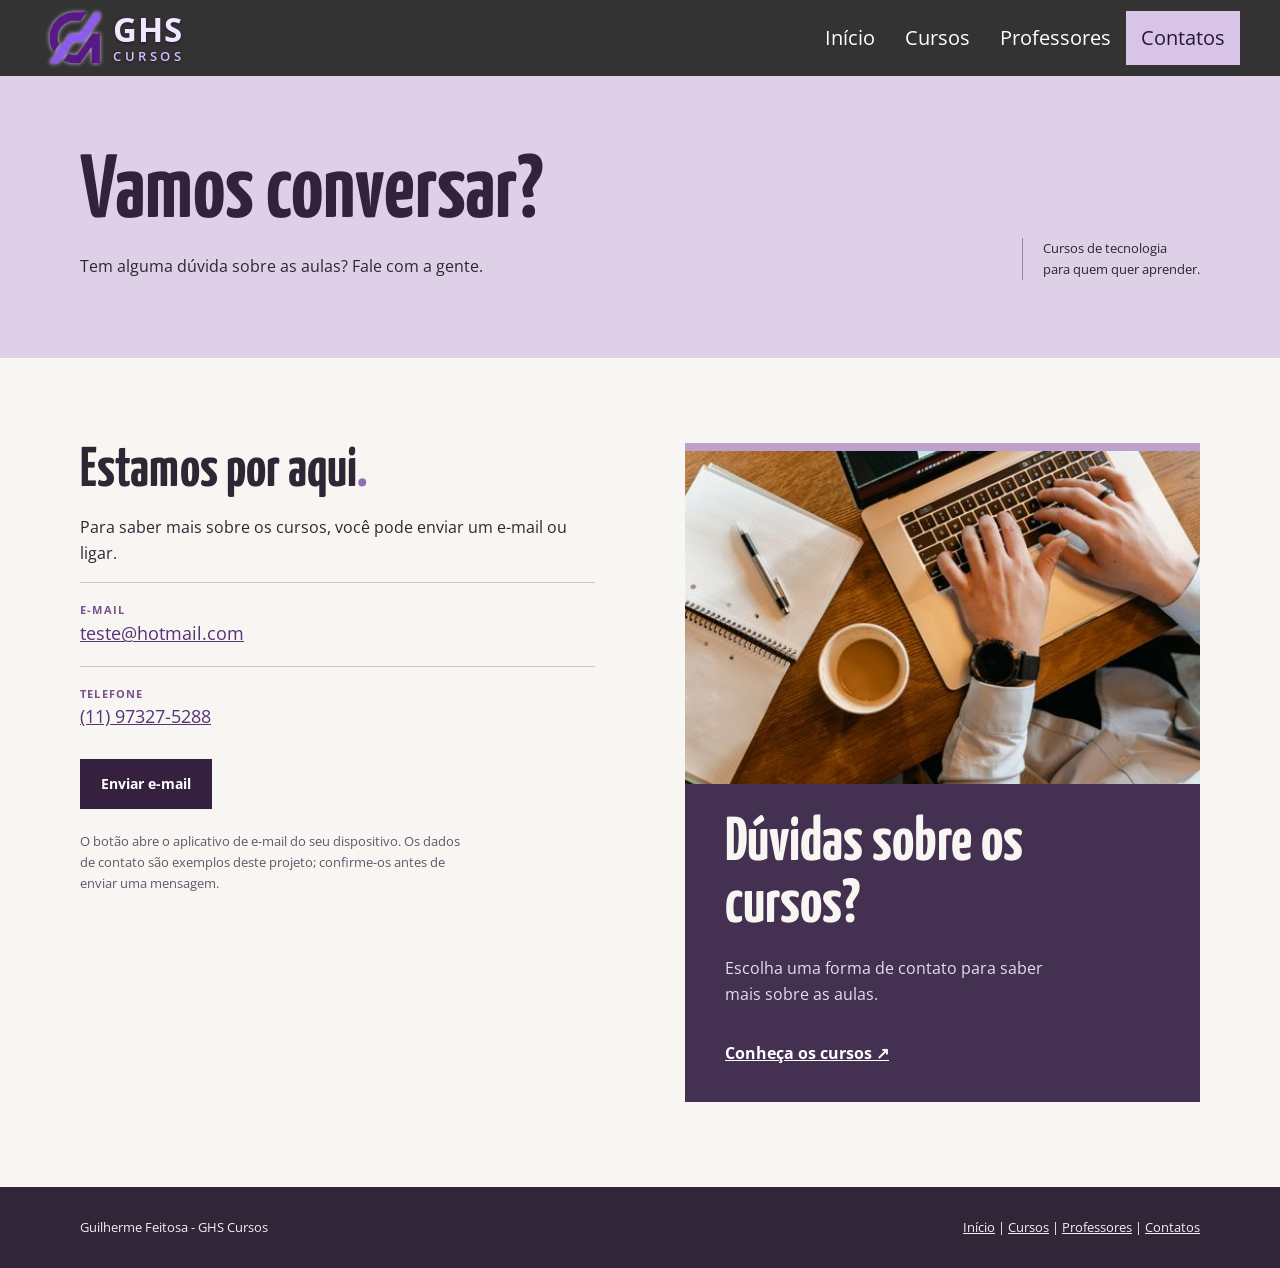
==== commit 4e2cf6f7: "Atualiza visual e busca dos cursos Co-authored-by: arena-agent <297053741+arena-agent@users.noreply." ====
--- a/contatos.html
+++ b/contatos.html
@@ -5,7 +5,7 @@
     <meta name="viewport" content="width=device-width, initial-scale=1.0">
     <meta name="description" content="Entre em contato com a GHS - Cursos.">
     <link rel="icon" href="img/escola.png" type="image/png">
-    <link rel="stylesheet" href="css/catalogo.css?v=5">
+    <link rel="stylesheet" href="css/catalogo.css?v=13">
     <link rel="stylesheet" href="css/transicoes.css">
     <title>GHS - Contatos</title>
 </head>
@@ -13,7 +13,7 @@
     <!-- Cabeçalho do site -->
     <header class="cabecalho">
         <div class="conteudo cabecalho_conteudo">
-            <a class="logo" href="index.html">GHS - Cursos</a>
+            <a class="logo" href="index.html"><img src="img/logo-simbolo.png" alt="" width="230" height="220"><span class="logo_nome">GHS<span class="logo_subtitulo">CURSOS</span></span></a>
             <button class="menu_botao" id="btn-menu" type="button" aria-expanded="false" aria-controls="nav" aria-label="Abrir menu">☰</button>
             <nav class="nav" id="nav" aria-label="Menu principal">
                 <ul>
@@ -28,18 +28,25 @@
     <main>
         <!-- Página de contatos -->
         <section class="contato_topo">
-            <div class="conteudo"><p class="marcador">GHS - CURSOS</p><h1>Entre em contato</h1><p>Tem alguma dúvida sobre as aulas? Fale com a gente.</p></div>
+            <div class="conteudo contato_topo_conteudo"><div><h1>Vamos conversar?</h1><p>Tem alguma dúvida sobre as aulas? Fale com a gente.</p></div><p class="contato_topo_nota">Cursos de tecnologia<br>para quem quer aprender.</p></div>
         </section>
         <section class="conteudo contato_conteudo">
             <div class="contato_info">
-                <h2>Fale com a gente</h2>
+                <h2>Estamos por aqui<span>.</span></h2>
                 <p>Para saber mais sobre os cursos, você pode enviar um e-mail ou ligar.</p>
                 <div class="dados"><strong>E-mail</strong><a href="mailto:teste@hotmail.com">teste@hotmail.com</a></div>
                 <div class="dados"><strong>Telefone</strong><a href="tel:+5511973275288">(11) 97327-5288</a></div>
                 <a class="botao botao_escuro" id="email-contato" href="mailto:teste@hotmail.com?subject=Informa%C3%A7%C3%B5es%20sobre%20os%20cursos">Enviar e-mail</a>
                 <p class="aviso">O botão abre o aplicativo de e-mail do seu dispositivo. Os dados de contato são exemplos deste projeto; confirme-os antes de enviar uma mensagem.</p>
             </div>
-            <div class="contato_arte"><img src="img/contato.jpg" alt="Ilustração com um envelope e a palavra contatos"></div>
+            <aside class="contato_arte">
+                <img src="img/contato-online.jpg" alt="Pessoa digitando em um notebook ao lado de um caderno" width="500" height="333">
+                <div class="contato_arte_texto">
+                    <p class="contato_frase">Dúvidas sobre os cursos?</p>
+                    <p>Escolha uma forma de contato para saber mais sobre as aulas.</p>
+                    <a href="curso.html">Conheça os cursos <span aria-hidden="true">↗</span></a>
+                </div>
+            </aside>
         </section>
     </main>
     <!-- Rodapé -->
--- a/css/catalogo.css
+++ b/css/catalogo.css
@@ -1,123 +1,142 @@
-@import url('https://fonts.googleapis.com/css?family=Open+Sans|Yanone+Kaffeesatz:400,700');
+@import url('https://fonts.googleapis.com/css?family=Open+Sans:400,600,700|Yanone+Kaffeesatz:400,700');
 
-/* Estilos do site */
+/* Estilos das páginas internas */
 * { box-sizing: border-box; }
 html { scroll-behavior: smooth; }
-body { margin: 0; color: #303030; background: #fff; font-family: 'Open Sans', Arial, sans-serif; line-height: 1.55; }
+body { margin: 0; color: #2e2635; background: #f8f6f3; font-family: 'Open Sans', Arial, sans-serif; line-height: 1.6; }
 img { display: block; max-width: 100%; }
 h1, h2, h3, p { margin-top: 0; }
-h1, h2, h3 { font-family: 'Yanone Kaffeesatz', Arial, sans-serif; line-height: 1.1; letter-spacing: 1px; }
-a { color: #774500; }
-a:focus-visible, button:focus-visible, input:focus-visible { outline: 3px solid #fba919; outline-offset: 3px; }
-.conteudo { width: min(1120px, calc(100% - 40px)); margin: 0 auto; }
+h1, h2, h3 { font-family: 'Yanone Kaffeesatz', Arial, sans-serif; line-height: 1.02; font-weight: 700; }
+a { color: #563276; }
+a:focus-visible, button:focus-visible, input:focus-visible { outline: 3px solid #9565c2; outline-offset: 3px; }
+.conteudo { width: min(1120px, calc(100% - 48px)); margin: 0 auto; }
 [hidden] { display: none !important; }
 .sr-only { position: absolute; width: 1px; height: 1px; padding: 0; margin: -1px; overflow: hidden; clip: rect(0, 0, 0, 0); white-space: nowrap; border: 0; }
 
 /* Cabeçalho */
 .cabecalho { position: relative; z-index: 2; color: #fff; background: #333; }
-.cabecalho_conteudo { width: 99%; min-height: 60px; display: flex; justify-content: space-between; align-items: center; gap: 20px; }
-.logo { color: #fff; text-decoration: none; font: bold 40px/1 'Yanone Kaffeesatz', Arial, sans-serif; letter-spacing: 1.5px; white-space: nowrap; margin-left: 5px; }
+.cabecalho_conteudo { width: 99%; min-height: 76px; display: flex; justify-content: space-between; align-items: center; gap: 20px; }
+.logo { display: flex; align-items: center; gap: 8px; flex-shrink: 0; margin: 4px 0 4px 5px; text-decoration: none; }
+.logo img { width: 60px; height: 60px; object-fit: contain; filter: drop-shadow(0 0 2px #d9c4f2); }
+.logo_nome { display: block; color: #f1e8ff; font: 700 33px/.95 'Open Sans', Arial, sans-serif; letter-spacing: 1px; text-shadow: 0 1px 3px #241334; }
+.logo_subtitulo { display: block; color: #d8c0fa; font-size: 13px; font-weight: 600; letter-spacing: 3.5px; margin-top: 5px; }
 .nav ul { display: flex; list-style: none; margin: 0; padding: 0; }
 .nav a { display: block; color: #fff; text-decoration: none; font-size: 20px; line-height: 1.2; padding: 15px; }
-.nav a:hover { background: #fff; color: #824b00; }
-.nav a.atual { background: #fba919; color: #222; }
-.menu_botao { display: none; width: 40px; height: 40px; background: #fba919; border: 0; border-radius: 5px; color: #222; font-size: 28px; cursor: pointer; }
-.botao { display: inline-block; padding: 12px 20px; font-weight: bold; text-decoration: none; }
-.botao_escuro { background: #333; color: #fff; }
-.botao_escuro:hover { background: #111; }
-.marcador, .chamada { font-family: 'Open Sans', Arial, sans-serif; font-size: 12px; font-weight: bold; letter-spacing: 1.5px; }
+.nav a:hover { background: #eee8f3; color: #382144; }
+.nav a.atual { background: #d8c4e7; color: #29163a; }
+.menu_botao { display: none; width: 40px; height: 40px; background: #d8c4e7; border: 0; border-radius: 5px; color: #29163a; font-size: 28px; cursor: pointer; }
+.botao { display: inline-block; padding: 14px 21px; font-size: 14px; font-weight: 700; text-decoration: none; }
+.botao_escuro { background: #35203f; color: #fff; }
+.botao_escuro:hover { background: #62417a; }
 
-/* Página de cursos */
-.abertura { display: grid; grid-template-columns: 44% 56%; min-height: 410px; background: #fba919; }
-.abertura_texto { align-self: center; justify-self: end; width: min(100%, 540px); padding: 48px 36px 48px 30px; }
-.abertura_texto h1 { font-size: clamp(42px, 5vw, 65px); margin: 0 0 16px; }
-.abertura_texto > p:not(.chamada) { max-width: 42ch; margin-bottom: 25px; }
-.abertura_imagem { position: relative; min-width: 0; margin: 0; }
-.abertura_imagem img { width: 100%; height: 100%; position: absolute; object-fit: cover; }
-.secao_catalogo { padding: 65px 0; }
+/* Abertura dos cursos */
+.abertura { display: grid; grid-template-columns: 47% 53%; min-height: 500px; background: #ded0e7; }
+.abertura_texto { align-self: center; justify-self: end; width: min(100%, 555px); padding: 64px 48px 64px 24px; }
+.abertura_texto h1 { max-width: 470px; color: #33213e; font-size: clamp(58px, 6.4vw, 88px); letter-spacing: -.5px; margin: 0 0 20px; }
+.abertura_texto > p { max-width: 39ch; margin-bottom: 28px; }
+.abertura_imagem { position: relative; min-width: 0; margin: 0; overflow: hidden; background: #483355; }
+.abertura_imagem img { width: 100%; height: 100%; position: absolute; inset: 0; object-fit: cover; }
+
+/* Lista de cursos */
+.secao_catalogo { padding: 85px 0 90px; }
 .cabecalho_secao { display: flex; justify-content: space-between; align-items: end; gap: 30px; }
-.cabecalho_secao h2, .areas h2, .duvida h2 { font-size: 42px; margin: 0 0 10px; }
-.cabecalho_secao p, .areas p, .duvida p { margin-bottom: 0; }
-.cabecalho_secao .marcador, .areas .marcador { margin-bottom: 8px; color: #8a5000; }
-.busca { width: min(100%, 260px); flex-shrink: 0; }
-.busca label { display: block; font-size: 14px; font-weight: bold; margin-bottom: 5px; }
-.busca input { width: 100%; border: 1px solid #777; border-radius: 0; padding: 11px 12px; font: inherit; background: white; }
+.cabecalho_secao h2, .areas h2, .duvida h2 { font-size: clamp(48px, 5vw, 64px); margin: 0 0 12px; }
+.cabecalho_secao h2 span, .areas h2 span, .contato_info h2 span { color: #9270ad; }
+.cabecalho_secao p:last-child, .areas p:last-child, .duvida p { margin-bottom: 0; }
+.busca { width: min(100%, 275px); flex-shrink: 0; }
+.busca label { display: block; font-size: 12px; font-weight: 700; margin-bottom: 7px; }
+.busca input { width: 100%; border: 1px solid #9e8aaa; border-radius: 0; padding: 13px 14px; font: inherit; background: transparent; }
 .resultado { font-size: 14px; margin: 12px 0 0; }
 .resultado:empty { display: none; }
-.lista_cursos { margin-top: 25px; border-top: 2px solid #333; }
-.curso { display: grid; grid-template-columns: 128px minmax(0, 1fr) auto; gap: 24px; align-items: center; padding: 24px 0; border-bottom: 1px solid #ccc; }
-.curso_imagem { width: 128px; height: 128px; object-fit: contain; background: #f3f2ef; }
-.curso_tipo { font-size: 11px; font-weight: bold; letter-spacing: 1px; color: #765000; margin: 0 0 6px; }
-.curso h3 { font-size: 32px; margin: 0 0 6px; }
-.curso_texto > p:last-child { max-width: 65ch; margin: 0; }
-.curso > a { font-weight: bold; white-space: nowrap; text-decoration: none; }
-.curso > a:hover { text-decoration: underline; }
-.areas { background: #f3f2ef; padding: 55px 0; }
-.areas_conteudo { display: grid; grid-template-columns: 1fr 1.4fr; gap: 70px; }
-.areas_lista { display: grid; grid-template-columns: repeat(2, 1fr); gap: 22px 30px; }
-.areas_lista > div { border-top: 3px solid #fba919; padding-top: 12px; }
-.area_cabecalho { display: flex; flex-wrap: wrap; align-items: center; gap: 14px; margin-bottom: 12px; }
-.area_cabecalho img { width: 104px; height: 104px; object-fit: contain; flex-shrink: 0; }
-.areas_lista h3 { font-size: 26px; margin: 0; }
-.duvida { display: flex; align-items: center; justify-content: space-between; gap: 20px; padding: 48px 0; }
+.lista_cursos { margin-top: 30px; border-top: 2px solid #4f365b; }
+.curso { display: grid; grid-template-columns: 120px minmax(0, 1fr) auto; gap: 30px; align-items: center; padding: 26px 0; border-bottom: 1px solid #cfc3d4; }
+.curso_imagem { width: 120px; height: 110px; object-fit: contain; background: #eee9ee; }
+.curso_tipo { font-size: 10px; font-weight: 700; letter-spacing: 1.5px; color: #79538e; margin: 0 0 8px; }
+.curso h3 { font-size: 36px; margin: 0 0 8px; }
+.curso_texto > p:last-child { max-width: 57ch; margin: 0; }
+.curso > a { font-size: 13px; font-weight: 700; white-space: nowrap; text-decoration: none; border-bottom: 1px solid #9d83aa; padding-bottom: 5px; }
+.curso > a:hover { color: #2c1839; border-color: #2c1839; }
+
+/* Áreas de estudo */
+.areas { background: #ece4f0; padding: 85px 0; }
+.areas_conteudo { display: grid; grid-template-columns: .8fr 1.5fr; gap: 80px; }
+.areas_intro { max-width: 300px; }
+.areas_lista { display: grid; grid-template-columns: repeat(2, minmax(0, 1fr)); gap: 35px 40px; }
+.areas_lista > div { border-top: 2px solid #76548b; padding-top: 16px; }
+.area_cabecalho { display: flex; align-items: center; gap: 16px; margin-bottom: 14px; }
+.area_cabecalho img { width: 88px; height: 88px; object-fit: contain; flex-shrink: 0; }
+.areas_lista h3 { font-size: 30px; margin: 0; }
+.areas_lista p { font-size: 14px; }
+.duvida { display: flex; align-items: center; justify-content: space-between; gap: 20px; padding: 70px 0; }
+.duvida h2 { font-size: 46px; }
 
 /* Página de contatos */
-.contato_topo { background: #fba919; padding: 50px 0; }
-.contato_topo h1 { font-size: 56px; margin: 0 0 10px; }
+.contato_topo { background: #ded0e7; padding: 72px 0 78px; }
+.contato_topo_conteudo { display: flex; justify-content: space-between; align-items: end; gap: 30px; }
+.contato_topo h1 { color: #33213e; font-size: clamp(62px, 7vw, 96px); margin: 0 0 15px; }
 .contato_topo p:last-child { margin-bottom: 0; }
-.contato_conteudo { display: grid; grid-template-columns: 1fr 1fr; gap: 65px; align-items: center; padding: 60px 0; }
-.contato_info h2 { font-size: 40px; margin-bottom: 14px; }
+.contato_topo_nota { border-left: 1px solid #9d82ad; padding-left: 20px; font-size: 13px; }
+.contato_conteudo { display: grid; grid-template-columns: 1fr 1fr; gap: 90px; align-items: start; padding: 85px 0; }
+.contato_info h2 { font-size: 56px; margin-bottom: 15px; }
 .contato_info > p { max-width: 55ch; }
-.dados { margin: 20px 0; }
+.dados { border-top: 1px solid #cfc3d4; padding: 18px 0; }
 .dados strong, .dados a { display: block; }
-.contato_arte img { width: 100%; height: auto; }
-.aviso { color: #555; font-size: 14px; margin-top: 22px; }
+.dados strong { color: #77528e; font-size: 11px; text-transform: uppercase; letter-spacing: 1.2px; }
+.dados a { font-size: 18px; overflow-wrap: anywhere; }
+.contato_info .botao { margin-top: 10px; }
+.contato_arte { background: #443050; color: #f8f6f3; border-top: 8px solid #bca1cc; }
+.contato_arte img { width: 100%; aspect-ratio: 16 / 9; object-fit: cover; }
+.contato_arte_texto { padding: 28px 40px 35px; }
+.contato_frase { font: 700 clamp(42px, 5vw, 62px)/1 'Yanone Kaffeesatz', Arial, sans-serif; max-width: 350px; margin: 0 0 20px; }
+.contato_arte_texto > p:not(.contato_frase) { max-width: 36ch; color: #e6ddec; }
+.contato_arte a { display: inline-block; color: #fff; margin-top: 18px; font-weight: 700; }
+.aviso { color: #62576a; font-size: 13px; margin-top: 22px; }
 
 /* Rodapé */
-.rodape { background: #333; color: #fff; padding: 25px 0; }
-.rodape_conteudo { display: flex; justify-content: space-between; gap: 20px; flex-wrap: wrap; }
+.rodape { background: #302638; color: #f4edf6; padding: 30px 0; }
+.rodape_conteudo { display: flex; justify-content: space-between; gap: 20px; flex-wrap: wrap; font-size: 13px; }
 .rodape p { margin: 0; }
-.rodape a { color: white; }
+.rodape a { color: #f4edf6; }
 
-/* Ajustes do cabeçalho e das telas menores */
-@media (min-width: 1024px) {
-    .cabecalho_conteudo { width: 1000px; }
-}
-@media (min-width: 1200px) {
-    .cabecalho_conteudo { width: 1200px; }
-    .logo { font-size: 60px; }
-}
+/* Ajustes para telas menores */
+@media (min-width: 1024px) { .cabecalho_conteudo { width: 1000px; } }
+@media (min-width: 1200px) { .cabecalho_conteudo { width: 1200px; } }
 @media (max-width: 1023px) {
     .cabecalho_conteudo { flex-wrap: wrap; }
     .js .menu_botao { display: block; }
-    .nav { width: 100%; background: #fba919; }
-    .js .nav { position: absolute; top: 60px; left: 0; display: none; }
+    .nav { width: 100%; background: #e4d7ed; }
+    .js .nav { position: absolute; top: 100%; left: 0; display: none; }
     .js .nav.mostrar { display: block; }
     .nav ul { display: block; }
-    .nav a { color: #222; font-size: 16px; padding: 15px; }
-    .nav a.atual { background: #fff; color: #824b00; }
+    .nav a { color: #29163a; font-size: 16px; padding: 15px; }
+    .nav a.atual { background: #fff; color: #563276; }
 }
 @media (max-width: 800px) {
     .abertura { grid-template-columns: 1fr; }
-    .abertura_texto { justify-self: stretch; width: 100%; padding: 45px 20px; }
-    .abertura_imagem { height: 270px; }
-    .areas_conteudo, .contato_conteudo { grid-template-columns: 1fr; gap: 30px; }
-    .contato_arte { max-width: 650px; }
-}
-@media (max-width: 479px) {
-    .logo { font-size: 32px; }
+    .abertura_texto { justify-self: stretch; width: 100%; padding: 55px 24px; }
+    .abertura_imagem { height: 280px; }
+    .areas_conteudo, .contato_conteudo { grid-template-columns: 1fr; gap: 40px; }
+    .areas_intro { max-width: 500px; }
 }
 @media (max-width: 560px) {
-    .conteudo { width: calc(100% - 30px); }
+    .conteudo { width: calc(100% - 36px); }
+    .cabecalho_conteudo { width: calc(100% - 24px); }
+    .abertura_texto h1 { font-size: 57px; }
+    .secao_catalogo, .areas { padding: 60px 0; }
     .cabecalho_secao { align-items: stretch; flex-direction: column; }
     .busca { width: 100%; }
-    .curso { grid-template-columns: 72px minmax(0, 1fr); gap: 8px 15px; align-items: start; }
-    .curso_imagem { width: 72px; height: 72px; }
-    .curso > a { grid-column: 2; white-space: normal; }
+    .curso { grid-template-columns: 76px minmax(0, 1fr); gap: 8px 17px; align-items: start; }
+    .curso_imagem { width: 76px; height: 76px; }
+    .curso h3 { font-size: 31px; }
+    .curso > a { grid-column: 2; justify-self: start; white-space: normal; }
     .areas_lista { grid-template-columns: 1fr; }
-    .duvida { align-items: flex-start; flex-direction: column; }
-    .contato_topo h1 { font-size: 43px; }
+    .duvida { align-items: flex-start; flex-direction: column; padding: 55px 0; }
+    .contato_topo { padding: 55px 0; }
+    .contato_topo h1 { font-size: 60px; }
+    .contato_topo_nota { display: none; }
+    .contato_conteudo { padding: 60px 0; }
+    .contato_arte_texto { padding: 26px 28px 30px; }
     .rodape_conteudo { display: block; }
-    .rodape p + p { margin-top: 8px; }
+    .rodape p + p { margin-top: 10px; }
 }
 @media (prefers-reduced-motion: reduce) { html { scroll-behavior: auto; } }
